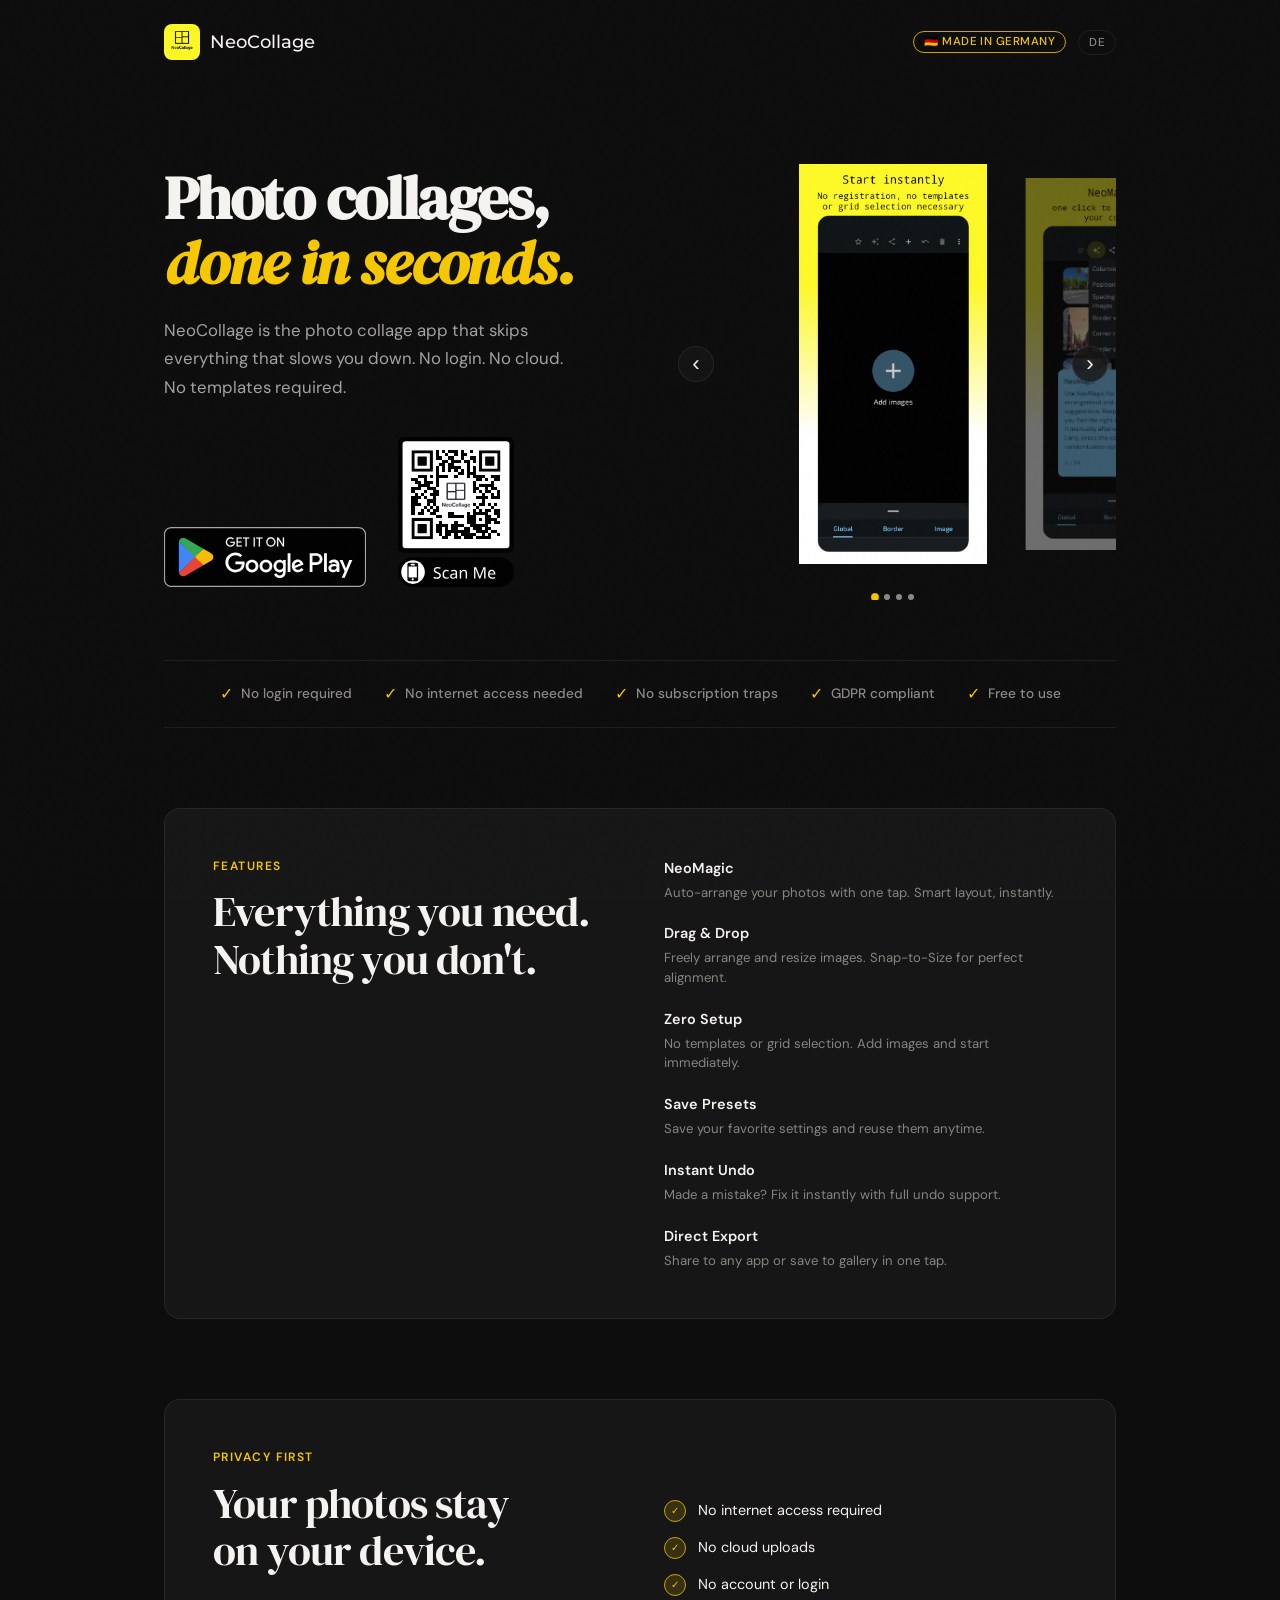
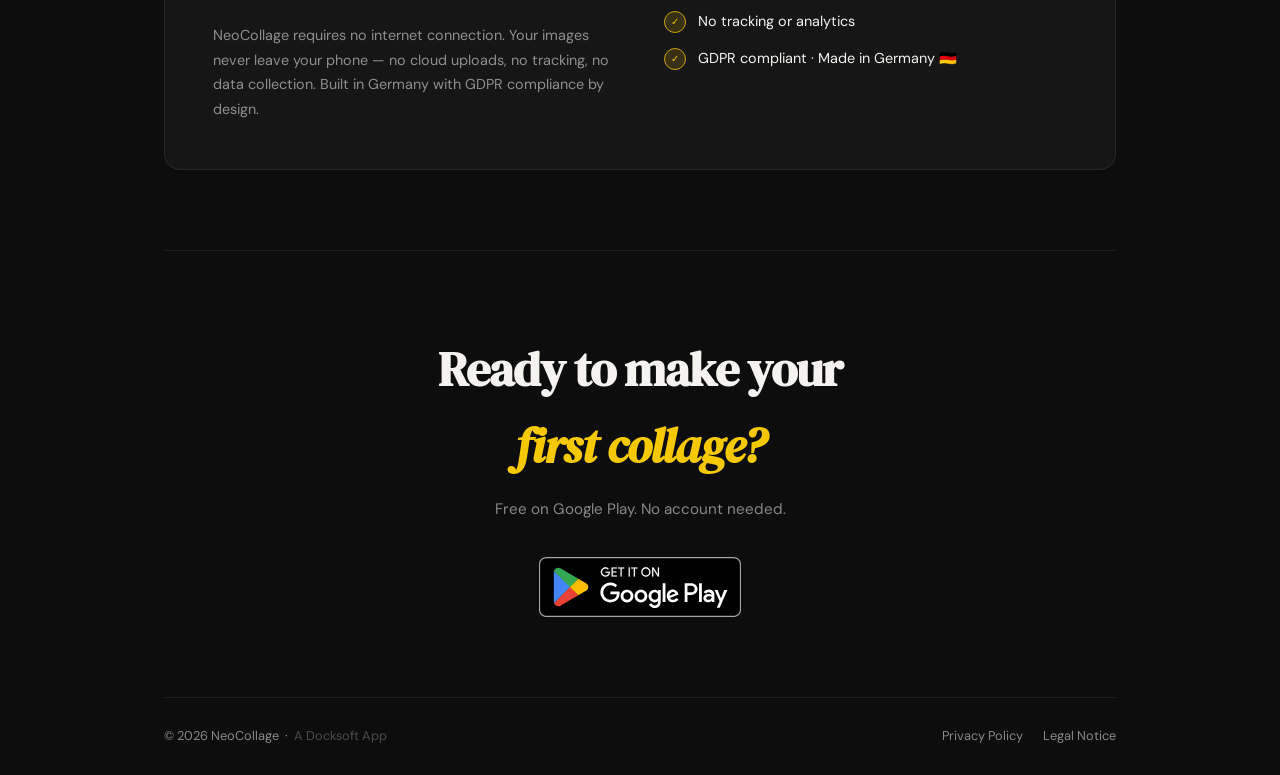
==== index.html @ 2033548e "Mobile: Play Store Button über Headline, Nav-Logo auf Play Store verlinkt" ====
<!DOCTYPE html>
<html lang="en">
<head>
  <meta charset="UTF-8" />
  <meta name="viewport" content="width=device-width, initial-scale=1.0, viewport-fit=cover" />
  <title>NeoCollage – Photo Collage Maker for Android</title>
  <meta name="description" content="NeoCollage is the free photo collage app for Android. No login, no cloud, no templates required. Made in Germany." />
  <meta name="keywords" content="photo collage, collage maker, photo grid, image collage, picture collage, Android, kostenlos, Foto Collage" />

  <!-- Open Graph -->
  <meta property="og:title" content="NeoCollage – Photo Collage Maker" />
  <meta property="og:description" content="Create stunning photo collages in seconds. No login. No cloud. Made in Germany." />
  <meta property="og:image" content="https://neocollage.docksoft.de/assets/og-image.png" />
  <meta property="og:url" content="https://neocollage.docksoft.de" />

  <link rel="icon" href="assets/neocollage-icon.png" />

  <!-- Self-hosted fonts (DSGVO-konform) -->
  <link rel="stylesheet" href="assets/fonts/fonts.css" />
  <!-- Fallback: Google Fonts if self-hosted not available -->
  <link rel="preconnect" href="https://fonts.googleapis.com" />
  <link rel="preconnect" href="https://fonts.gstatic.com" crossorigin />
  <link href="https://fonts.googleapis.com/css2?family=DM+Serif+Display:ital@0;1&family=DM+Sans:wght@300;400;500;600&family=Montserrat:wght@500&display=swap" rel="stylesheet" />

  <style>
    :root {
      --black:       #0d0d0d;
      --white:       #f5f3ef;
      --yellow:      #f5c800;
      --yellow-dim:  #c9a300;
      --gray:        #888;
      --card-bg:     #161616;
      --border:      rgba(255,255,255,0.07);
      --radius:      16px;
    }

    *, *::before, *::after { box-sizing: border-box; margin: 0; padding: 0; }

    html {
     scroll-behavior: smooth;
     -moz-text-size-adjust: 100%;
     -webkit-text-size-adjust: 100%;
     text-size-adjust: 100%;
   }

    body {
      background: var(--black);
      color: var(--white);
      font-family: 'DM Sans', sans-serif;
      font-weight: 400;
      line-height: 1.6;
      overflow-x: hidden;
    }

    /* ── NOISE OVERLAY ── */
    body::before {
      content: '';
      position: fixed;
      inset: 0;
      background-image: url("data:image/svg+xml,%3Csvg viewBox='0 0 256 256' xmlns='http://www.w3.org/2000/svg'%3E%3Cfilter id='noise'%3E%3CfeTurbulence type='fractalNoise' baseFrequency='0.9' numOctaves='4' stitchTiles='stitch'/%3E%3C/filter%3E%3Crect width='100%25' height='100%25' filter='url(%23noise)' opacity='0.04'/%3E%3C/svg%3E");
      pointer-events: none;
      z-index: 999;
      opacity: 0.4;
    }

    /* ── LAYOUT ── */
    .container {
      max-width: 1000px;
      margin: 0 auto;
      padding: 0 24px;
    }

    /* ── NAV ── */
    nav {
      padding: 24px 0;
      display: flex;
      align-items: center;
      justify-content: space-between;
    }

    .nav-brand {
      display: flex;
      align-items: center;
      gap: 10px;
      text-decoration: none;
    }

    .nav-brand img {
      width: 36px;
      height: 36px;
      border-radius: 8px;
    }

    .nav-brand span {
      font-family: 'Montserrat', sans-serif;
      font-size: 1.1rem;
      font-weight: 500;
      color: var(--white);
      letter-spacing: 0;
    }

    .nav-right {
      display: flex;
      align-items: center;
      gap: 12px;
    }

    .nav-badge {
      display: inline-flex;
      align-items: center;
      line-height: 1;
      white-space: nowrap;
      font-size: 0.72rem;
      font-weight: 500;
      color: var(--yellow);
      border: 1px solid var(--yellow-dim);
      padding: 4px 10px;
      border-radius: 100px;
      letter-spacing: 0.04em;
      text-transform: uppercase;
    }

    #lang-toggle {
      font-size: 0.72rem;
      font-weight: 500;
      color: var(--gray);
      border: 1px solid var(--border);
      background: transparent;
      padding: 4px 10px;
      border-radius: 100px;
      letter-spacing: 0.04em;
      text-transform: uppercase;
      cursor: pointer;
      transition: color 0.2s, border-color 0.2s;
      font-family: 'DM Sans', sans-serif;
    }

    @media (hover: hover) {
      #lang-toggle:hover {
        color: var(--white);
        border-color: rgba(255,255,255,0.2);
      }
    }

    /* ── HERO ── */
    .hero {
      padding: 80px 0 60px;
      display: grid;
      grid-template-columns: 1fr 1fr;
      gap: 60px;
      align-items: center;
    }

    @media (max-width: 700px) {
      .hero { grid-template-columns: 1fr; gap: 40px; padding: 48px 0 40px; }
      .hero-visual { order: -1; }
      .hero-copy { display: flex; flex-direction: column; }
      .hero-copy h1 { order: 2; margin-top: 16px; }
      .hero-copy .hero-sub { order: 3; margin-bottom: 0; }
      .hero-copy .cta-wrap { order: 1; }
    }


    h1 {
      font-family: 'DM Serif Display', serif;
      font-size: clamp(2.6rem, 5vw, 3.8rem);
      line-height: 1.08;
      letter-spacing: -0.02em;
      margin-bottom: 20px;
    }

    h1 em {
      font-style: italic;
      color: var(--yellow);
    }

    .hero-sub {
      font-size: 1.05rem;
      color: rgba(245,243,239,0.65);
      max-width: 420px;
      margin-bottom: 36px;
      line-height: 1.7;
    }

    /* ── CTA BUTTON ── */
    .cta-wrap {
      display: flex;
      flex-direction: column;
      gap: 12px;
      align-items: flex-start;
    }

    .btn-primary {
      display: inline-flex;
      align-items: center;
      gap: 10px;
      background: var(--yellow);
      color: var(--black);
      font-family: 'DM Sans', sans-serif;
      font-weight: 600;
      font-size: 0.95rem;
      padding: 14px 26px;
      border-radius: 100px;
      text-decoration: none;
      transition: transform 0.2s, box-shadow 0.2s;
      box-shadow: 0 0 0 0 rgba(245,200,0,0.4);
    }

    @media (hover: hover) {
      .btn-primary:hover {
        transform: translateY(-2px);
        box-shadow: 0 8px 32px rgba(245,200,0,0.25);
      }
    }

    .btn-primary svg { width: 20px; height: 20px; }

    .play-badge { display: inline-block; transition: transform 0.2s, opacity 0.2s; }
    @media (hover: hover) { .play-badge:hover { transform: translateY(-2px); opacity: 0.88; } }
    .play-badge img { height: 60px; display: block; }

    .badge-qr-wrap { display: flex; flex-direction: row; align-items: flex-end; gap: 32px; }
    .qr-code { width: 116px; height: 150px; border-radius: 6px; }
    @media (max-width: 600px) { .qr-code { display: none; } }

    .ios-note {
      font-size: 0.78rem;
      color: var(--gray);
    }

    /* ── HERO VISUAL ── */
    .hero-visual {
      position: relative;
      overflow: hidden;
    }

    /* ── TRUST STRIP ── */
    .trust-strip {
      border-top: 1px solid var(--border);
      border-bottom: 1px solid var(--border);
      padding: 20px 0;
      display: flex;
      gap: 32px;
      flex-wrap: wrap;
      justify-content: center;
      margin-bottom: 80px;
    }

    .trust-item {
      display: flex;
      align-items: center;
      gap: 8px;
      font-size: 0.85rem;
      color: rgba(245,243,239,0.55);
      font-weight: 500;
    }

    .trust-item span.icon { color: var(--yellow); font-size: 1rem; }

    /* ── FEATURES ── */
    .section-label {
      font-size: 0.75rem;
      font-weight: 600;
      letter-spacing: 0.12em;
      text-transform: uppercase;
      color: var(--yellow);
      margin-bottom: 12px;
    }

    .section-title {
      font-family: 'DM Serif Display', serif;
      font-size: clamp(1.8rem, 3.5vw, 2.6rem);
      font-weight: normal;
      letter-spacing: -0.02em;
      line-height: 1.15;
      margin-bottom: 48px;
    }

    .features-block {
      background: var(--card-bg);
      border: 1px solid var(--border);
      border-radius: var(--radius);
      padding: 48px;
      display: grid;
      grid-template-columns: 1fr 1fr;
      gap: 48px;
      align-items: start;
      margin-bottom: 80px;
    }

    @media (max-width: 700px) {
      .features-block { grid-template-columns: 1fr; padding: 32px 24px; }
    }

    .features-list {
      display: flex;
      flex-direction: column;
      gap: 20px;
    }

    .feature-item {
      display: flex;
      flex-direction: column;
      gap: 3px;
    }

    .feature-item strong {
      font-size: 0.9rem;
      font-weight: 600;
      color: var(--white);
    }

    .feature-item span {
      font-size: 0.82rem;
      color: rgba(245,243,239,0.5);
      line-height: 1.5;
    }

    /* ── PRIVACY BLOCK ── */
    .privacy-block {
      background: var(--card-bg);
      border: 1px solid var(--border);
      border-radius: var(--radius);
      padding: 48px;
      display: grid;
      grid-template-columns: 1fr 1fr;
      gap: 48px;
      align-items: center;
      margin-bottom: 80px;
    }

    @media (max-width: 700px) {
      .privacy-block { grid-template-columns: 1fr; padding: 32px 24px; }
    }


    .privacy-block p {
      font-size: 0.9rem;
      color: rgba(245,243,239,0.55);
      line-height: 1.7;
    }

    .privacy-checks {
      display: flex;
      flex-direction: column;
      gap: 14px;
    }

    .check-item {
      display: flex;
      align-items: flex-start;
      gap: 12px;
      font-size: 0.9rem;
    }

    .check-mark {
      width: 22px;
      height: 22px;
      background: rgba(245,200,0,0.15);
      border: 1px solid var(--yellow-dim);
      border-radius: 50%;
      display: flex;
      align-items: center;
      justify-content: center;
      flex-shrink: 0;
      font-size: 0.65rem;
      color: var(--yellow);
      margin-top: 1px;
    }

    /* ── CAROUSEL ── */
    .carousel {
      position: relative;
      overflow: hidden;
      -webkit-user-select: none;
      user-select: none;
      padding-bottom: 36px;
    }

    .carousel-track {
      display: flex;
      gap: 20px;
      transition: transform 0.4s ease;
      will-change: transform;
    }

    .carousel-slide {
      flex-shrink: 0;
      width: 200px;
      height: 400px;
      opacity: 0.4;
      transform: scale(0.93);
      transition: opacity 0.4s, transform 0.4s;
      will-change: transform, opacity;
    }

    .carousel-slide.active {
      opacity: 1;
      transform: scale(1);
    }

    .carousel-slide img {
      width: 100%;
      height: 100%;
      object-fit: contain;
      border-radius: 6px;
      display: block;
    }

    .carousel-btn {
      position: absolute;
      top: calc(50% - 18px);
      transform: translateY(-50%);
      background: rgba(22,22,22,0.8);
      border: 1px solid var(--border);
      color: var(--white);
      font-size: 1.4rem;
      width: 36px;
      height: 36px;
      border-radius: 50%;
      cursor: pointer;
      display: flex;
      align-items: center;
      justify-content: center;
      transition: background 0.2s;
      z-index: 2;
      line-height: 1;
    }

    @media (hover: hover) { .carousel-btn:hover { background: rgba(40,40,40,0.95); } }
    .carousel-btn.prev { left: 8px; }
    .carousel-btn.next { right: 8px; }

    .carousel-dots {
      position: absolute;
      bottom: 0;
      left: 50%;
      transform: translateX(-50%);
      display: flex;
      gap: 6px;
    }

    .dot {
      width: 6px;
      height: 6px;
      border-radius: 50%;
      background: var(--gray);
      cursor: pointer;
      transition: background 0.2s, transform 0.2s;
      will-change: transform;
    }

    .dot.active {
      background: var(--yellow);
      transform: scale(1.3);
    }

    /* ── FINAL CTA ── */
    .final-cta {
      text-align: center;
      padding: 80px 0;
      border-top: 1px solid var(--border);
    }

    .final-cta h2 {
      font-family: 'DM Serif Display', serif;
      font-size: clamp(2rem, 4vw, 3rem);
      letter-spacing: -0.02em;
      margin-bottom: 12px;
    }

    .final-cta p {
      color: var(--gray);
      margin-bottom: 36px;
      font-size: 0.95rem;
    }

    .final-cta .cta-wrap { align-items: center; }

    /* ── FOOTER ── */
    footer {
      border-top: 1px solid var(--border);
      padding: 28px 0;
      display: flex;
      align-items: center;
      justify-content: space-between;
      flex-wrap: wrap;
      gap: 12px;
    }

    footer p {
      font-size: 0.8rem;
      color: var(--gray);
    }

    footer a {
      color: var(--gray);
      text-decoration: none;
      font-size: 0.8rem;
      transition: color 0.2s;
    }

    @media (hover: hover) { footer a:hover { color: var(--white); } }

    .footer-links { display: flex; gap: 20px; }

    /* ── ANIMATIONS ── */
    @keyframes fadeUp {
      from { opacity: 0; transform: translateY(24px); }
      to   { opacity: 1; transform: translateY(0); }
    }

    .hero-copy > * {
      animation: fadeUp 0.6s ease both;
    }
    .hero-copy > *:nth-child(1) { animation-delay: 0.05s; }
    .hero-copy > *:nth-child(2) { animation-delay: 0.15s; }
    .hero-copy > *:nth-child(3) { animation-delay: 0.25s; }
    .hero-copy > *:nth-child(4) { animation-delay: 0.35s; }

    @media (prefers-reduced-motion: reduce) {
      html { scroll-behavior: auto; }
      .hero-copy > * { animation: none; }
      .carousel-track { transition: none; }
    }

  </style>
</head>
<body>

  <!-- NAV -->
  <div class="container">
    <nav>
      <a class="nav-brand" href="https://play.google.com/store/apps/details?id=com.docksoft.neocollage" target="_blank" rel="noopener">
        <img src="assets/neocollage-icon.png" alt="NeoCollage Icon" onerror="this.style.display='none'" />
        <span>NeoCollage</span>
      </a>
      <div class="nav-right">
        <span class="nav-badge">&#127465;&#127466; Made in Germany</span>
        <button id="lang-toggle">DE</button>
      </div>
    </nav>
  </div>

  <!-- HERO -->
  <div class="container">
    <section class="hero">
      <div class="hero-copy">
<h1 data-en="Photo collages,&lt;br&gt;&lt;em&gt;done in seconds.&lt;/em&gt;"
            data-de="Fotocollagen,&lt;br&gt;&lt;em&gt;in Sekunden fertig.&lt;/em&gt;">Photo collages,<br><em>done in seconds.</em></h1>
        <p class="hero-sub"
           data-en="NeoCollage is the photo collage app that skips everything that slows you down. No login. No cloud. No templates required."
           data-de="NeoCollage ist die Foto-Collage-App, die alles weglässt, was dich bremst. Kein Login. Keine Cloud. Keine Vorlagen nötig.">
          NeoCollage is the photo collage app that skips everything that slows you down.
          No login. No cloud. No templates required.
        </p>
        <div class="cta-wrap">
          <div class="badge-qr-wrap">
            <a class="play-badge" href="https://play.google.com/store/apps/details?id=com.docksoft.neocollage" id="download-btn" target="_blank" rel="noopener">
              <img src="assets/en/google-play-badge.svg"
                   data-en="assets/en/google-play-badge.svg"
                   data-de="assets/de/google-play-badge.svg"
                   alt="Get it on Google Play" />
            </a>
            <img src="assets/qr-code.svg" alt="QR Code" class="qr-code" />
          </div>
          <span class="ios-note" id="platform-note"></span>
        </div>
      </div>

      <div class="hero-visual">
        <div class="carousel" id="carousel">
          <div class="carousel-track" id="carousel-track">
            <div class="carousel-slide active">
              <img src="assets/en/screenshot-1.png"
                   data-en="assets/en/screenshot-1.png"
                   data-de="assets/de/screenshot-1.png"
                   alt="NeoCollage Screenshot 1" />
            </div>
            <div class="carousel-slide">
              <img src="assets/en/screenshot-2.png"
                   data-en="assets/en/screenshot-2.png"
                   data-de="assets/de/screenshot-2.png"
                   alt="NeoCollage Screenshot 2" />
            </div>
            <div class="carousel-slide">
              <img src="assets/en/screenshot-3.png"
                   data-en="assets/en/screenshot-3.png"
                   data-de="assets/de/screenshot-3.png"
                   alt="NeoCollage Screenshot 3" />
            </div>
            <div class="carousel-slide">
              <img src="assets/en/screenshot-4.png"
                   data-en="assets/en/screenshot-4.png"
                   data-de="assets/de/screenshot-4.png"
                   alt="NeoCollage Screenshot 4" />
            </div>
          </div>
          <button class="carousel-btn prev" id="carousel-prev">&#8249;</button>
          <button class="carousel-btn next" id="carousel-next">&#8250;</button>
          <div class="carousel-dots" id="carousel-dots">
            <span class="dot active"></span>
            <span class="dot"></span>
            <span class="dot"></span>
            <span class="dot"></span>
          </div>
        </div>
      </div>
    </section>
  </div>

  <!-- TRUST STRIP -->
  <div class="container">
    <div class="trust-strip">
      <div class="trust-item">
        <span class="icon">&#10003;</span>
        <span data-en="No login required" data-de="Kein Login nötig">No login required</span>
      </div>
      <div class="trust-item">
        <span class="icon">&#10003;</span>
        <span data-en="No internet access needed" data-de="Kein Internet benötigt">No internet access needed</span>
      </div>
      <div class="trust-item">
        <span class="icon">&#10003;</span>
        <span data-en="No subscription traps" data-de="Keine Abo-Fallen">No subscription traps</span>
      </div>
      <div class="trust-item">
        <span class="icon">&#10003;</span>
        <span data-en="GDPR compliant" data-de="DSGVO-konform">GDPR compliant</span>
      </div>
      <div class="trust-item">
        <span class="icon">&#10003;</span>
        <span data-en="Free to use" data-de="Kostenlos nutzbar">Free to use</span>
      </div>
    </div>
  </div>

  <!-- FEATURES -->
  <div class="container">
    <div class="features-block">
      <div>
        <div class="section-label"
             data-en="Features"
             data-de="Features">Features</div>
        <div class="section-title"
             data-en="Everything you need.&lt;br /&gt;Nothing you don&#39;t."
             data-de="Alles, was du brauchst.&lt;br /&gt;Nichts, was du nicht brauchst.">Everything you need.<br />Nothing you don't.</div>
      </div>
      <div class="features-list">
        <div class="feature-item">
          <strong data-en="NeoMagic" data-de="NeoMagic">NeoMagic</strong>
          <span data-en="Auto-arrange your photos with one tap. Smart layout, instantly."
                data-de="Fotos mit einem Tippen automatisch anordnen. Smartes Layout, sofort.">Auto-arrange your photos with one tap. Smart layout, instantly.</span>
        </div>
        <div class="feature-item">
          <strong data-en="Drag &amp; Drop" data-de="Drag &amp; Drop">Drag &amp; Drop</strong>
          <span data-en="Freely arrange and resize images. Snap-to-Size for perfect alignment."
                data-de="Bilder frei anordnen und skalieren. Einrasten für perfekte Ausrichtung.">Freely arrange and resize images. Snap-to-Size for perfect alignment.</span>
        </div>
        <div class="feature-item">
          <strong data-en="Zero Setup" data-de="Sofort loslegen">Zero Setup</strong>
          <span data-en="No templates or grid selection. Add images and start immediately."
                data-de="Keine Vorlagen, keine Rasterauswahl. Einfach Bilder hinzufügen und loslegen.">No templates or grid selection. Add images and start immediately.</span>
        </div>
        <div class="feature-item">
          <strong data-en="Save Presets" data-de="Einstellungen speichern">Save Presets</strong>
          <span data-en="Save your favorite settings and reuse them anytime."
                data-de="Lieblings-Einstellungen speichern und jederzeit wiederverwenden.">Save your favorite settings and reuse them anytime.</span>
        </div>
        <div class="feature-item">
          <strong data-en="Instant Undo" data-de="Sofort rückgängig">Instant Undo</strong>
          <span data-en="Made a mistake? Fix it instantly with full undo support."
                data-de="Fehler gemacht? Sofort rückgängig machen mit vollem Undo-Support.">Made a mistake? Fix it instantly with full undo support.</span>
        </div>
        <div class="feature-item">
          <strong data-en="Direct Export" data-de="Direkter Export">Direct Export</strong>
          <span data-en="Share to any app or save to gallery in one tap."
                data-de="Mit einem Tippen teilen oder in der Galerie speichern.">Share to any app or save to gallery in one tap.</span>
        </div>
      </div>
    </div>
  </div>

  <!-- PRIVACY -->
  <div class="container">
    <div class="privacy-block">
      <div>
        <div class="section-label"
             data-en="Privacy First"
             data-de="Datenschutz zuerst">Privacy First</div>
        <div class="section-title" data-en="Your photos stay&lt;br /&gt;on your device."
            data-de="Deine Fotos bleiben&lt;br /&gt;auf deinem Gerät.">Your photos stay<br />on your device.</div>
        <p data-en="NeoCollage requires no internet connection. Your images never leave your phone — no cloud uploads, no tracking, no data collection. Built in Germany with GDPR compliance by design."
           data-de="NeoCollage benötigt keine Internetverbindung. Deine Bilder verlassen dein Handy nie — keine Cloud-Uploads, kein Tracking, keine Datenerfassung. Made in Germany, DSGVO-konform von Anfang an.">NeoCollage requires no internet connection. Your images never leave your phone — no cloud uploads, no tracking, no data collection. Built in Germany with GDPR compliance by design.</p>
      </div>
      <div class="privacy-checks">
        <div class="check-item">
          <div class="check-mark">&#10003;</div>
          <span data-en="No internet access required" data-de="Kein Internet benötigt">No internet access required</span>
        </div>
        <div class="check-item">
          <div class="check-mark">&#10003;</div>
          <span data-en="No cloud uploads" data-de="Keine Cloud-Uploads">No cloud uploads</span>
        </div>
        <div class="check-item">
          <div class="check-mark">&#10003;</div>
          <span data-en="No account or login" data-de="Kein Account, kein Login">No account or login</span>
        </div>
        <div class="check-item">
          <div class="check-mark">&#10003;</div>
          <span data-en="No tracking or analytics" data-de="Kein Tracking, keine Analysen">No tracking or analytics</span>
        </div>
        <div class="check-item">
          <div class="check-mark">&#10003;</div>
          <span data-en="GDPR compliant · Made in Germany &#127465;&#127466;" data-de="DSGVO-konform · Made in Germany &#127465;&#127466;">GDPR compliant · Made in Germany &#127465;&#127466;</span>
        </div>
      </div>
    </div>
  </div>

  <!-- FINAL CTA -->
  <div class="container">
    <div class="final-cta">
      <h2 data-en="Ready to make your&lt;br /&gt;&lt;em style='font-family:DM Serif Display,serif; color:var(--yellow); font-style:italic;'&gt;first collage?&lt;/em&gt;"
          data-de="Bereit für deine&lt;br /&gt;&lt;em style='font-family:DM Serif Display,serif; color:var(--yellow); font-style:italic;'&gt;erste Collage?&lt;/em&gt;">Ready to make your<br /><em style="font-family:'DM Serif Display',serif; color:var(--yellow); font-style:italic;">first collage?</em></h2>
      <p data-en="Free on Google Play. No account needed."
         data-de="Kostenlos bei Google Play:">Free on Google Play:</p>
      <div class="cta-wrap">
        <a class="play-badge" href="https://play.google.com/store/apps/details?id=com.docksoft.neocollage" target="_blank" rel="noopener">
          <img src="assets/en/google-play-badge.svg"
               data-en="assets/en/google-play-badge.svg"
               data-de="assets/de/google-play-badge.svg"
               alt="Get it on Google Play" />
        </a>
      </div>
    </div>
  </div>

  <!-- FOOTER -->
  <div class="container">
    <footer>
      <p>&#169; 2026 NeoCollage &nbsp;&#183;&nbsp; <span style="opacity:0.5">A Docksoft App</span></p>
      <div class="footer-links">
        <a href="https://sites.google.com/view/neoc-policy/privacy_policy" target="_blank" rel="noopener"
           data-en="Privacy Policy" data-de="Datenschutz">Privacy Policy</a>
        <a href="impressum.html"
           data-en="Legal Notice" data-de="Impressum">Legal Notice</a>

      </div>
    </footer>
  </div>

  <script>
    // ── LANGUAGE ──
    var savedLang = localStorage.getItem('lang') || 'en';
    setLang(savedLang);

    function setLang(lang) {
      document.documentElement.lang = lang;
      localStorage.setItem('lang', lang);
      document.getElementById('lang-toggle').textContent = lang === 'en' ? 'DE' : 'EN';

      document.querySelectorAll('[data-en]').forEach(function(el) {
        if (el.tagName === 'IMG') {
          el.src = el.dataset[lang];
        } else {
          el.innerHTML = el.dataset[lang];
        }
      });

    }

    document.getElementById('lang-toggle').addEventListener('click', function() {
      setLang(document.documentElement.lang === 'en' ? 'de' : 'en');
    });

    // ── DEVICE DETECTION ──
    var isIOS = /iPad|iPhone|iPod/.test(navigator.userAgent);
    var isAndroid = /Android/.test(navigator.userAgent);
    var note = document.getElementById('platform-note');
    var dlBtn = document.getElementById('download-btn');

    if (isIOS) {
      dlBtn.style.opacity = '0.4';
      dlBtn.style.pointerEvents = 'none';
      note.textContent = 'Android only · iOS version not available yet';
    }

    // ── CAROUSEL ──
    var track = document.getElementById('carousel-track');
    var dots = document.querySelectorAll('#carousel-dots .dot');
    var carouselEl = document.getElementById('carousel');
    var current = 0;
    var autoInterval = setInterval(autoAdvance, 3000);

    function showSlide(n) {
      current = ((n % 4) + 4) % 4;

      document.querySelectorAll('.carousel-slide').forEach(function(s, i) {
        s.classList.toggle('active', i === current);
      });

      var containerWidth = carouselEl.offsetWidth;
      var slideWidth = 220; // 200px + 20px gap
      var offset = (containerWidth / 2) - 100 - current * slideWidth;
      track.style.transform = 'translateX(' + offset + 'px)';

      dots.forEach(function(d, i) { d.classList.toggle('active', i === current); });
    }

    showSlide(0);

    window.addEventListener('resize', function() { showSlide(current); });

    function autoAdvance() { showSlide(current + 1); }

    document.getElementById('carousel-prev').addEventListener('click', function() {
      clearInterval(autoInterval);
      showSlide(current - 1);
      autoInterval = setInterval(autoAdvance, 3000);
    });

    document.getElementById('carousel-next').addEventListener('click', function() {
      clearInterval(autoInterval);
      showSlide(current + 1);
      autoInterval = setInterval(autoAdvance, 3000);
    });

    dots.forEach(function(dot, i) {
      dot.addEventListener('click', function() {
        clearInterval(autoInterval);
        showSlide(i);
        autoInterval = setInterval(autoAdvance, 3000);
      });
    });

    carouselEl.addEventListener('mouseenter', function() { clearInterval(autoInterval); });
    carouselEl.addEventListener('mouseleave', function() {
      autoInterval = setInterval(autoAdvance, 3000);
    });

    // Touch swipe
    var touchStartX = 0;
    carouselEl.addEventListener('touchstart', function(e) {
      touchStartX = e.touches[0].clientX;
    }, { passive: true });
    carouselEl.addEventListener('touchend', function(e) {
      var delta = touchStartX - e.changedTouches[0].clientX;
      if (Math.abs(delta) > 50) {
        clearInterval(autoInterval);
        showSlide(delta > 0 ? current + 1 : current - 1);
        autoInterval = setInterval(autoAdvance, 3000);
      }
    });
  </script>

</body>
</html>
---- assets/fonts/fonts.css ----
/* DM Sans – latin-ext (weights 300–600) */
@font-face {
  font-family: 'DM Sans';
  font-style: normal;
  font-weight: 300 600;
  font-display: swap;
  src: url(dm-sans-latin-ext.woff2) format('woff2');
  unicode-range: U+0100-02BA, U+02BD-02C5, U+02C7-02CC, U+02CE-02D7, U+02DD-02FF, U+0304, U+0308, U+0329, U+1D00-1DBF, U+1E00-1E9F, U+1EF2-1EFF, U+2020, U+20A0-20AB, U+20AD-20C0, U+2113, U+2C60-2C7F, U+A720-A7FF;
}
/* DM Sans – latin (weights 300–600) */
@font-face {
  font-family: 'DM Sans';
  font-style: normal;
  font-weight: 300 600;
  font-display: swap;
  src: url(dm-sans-latin.woff2) format('woff2');
  unicode-range: U+0000-00FF, U+0131, U+0152-0153, U+02BB-02BC, U+02C6, U+02DA, U+02DC, U+0304, U+0308, U+0329, U+2000-206F, U+20AC, U+2122, U+2191, U+2193, U+2212, U+2215, U+FEFF, U+FFFD;
}
/* DM Serif Display – normal, latin-ext */
@font-face {
  font-family: 'DM Serif Display';
  font-style: normal;
  font-weight: 400;
  font-display: swap;
  src: url(dm-serif-display-latin-ext.woff2) format('woff2');
  unicode-range: U+0100-02BA, U+02BD-02C5, U+02C7-02CC, U+02CE-02D7, U+02DD-02FF, U+0304, U+0308, U+0329, U+1D00-1DBF, U+1E00-1E9F, U+1EF2-1EFF, U+2020, U+20A0-20AB, U+20AD-20C0, U+2113, U+2C60-2C7F, U+A720-A7FF;
}
/* DM Serif Display – normal, latin */
@font-face {
  font-family: 'DM Serif Display';
  font-style: normal;
  font-weight: 400;
  font-display: swap;
  src: url(dm-serif-display-latin.woff2) format('woff2');
  unicode-range: U+0000-00FF, U+0131, U+0152-0153, U+02BB-02BC, U+02C6, U+02DA, U+02DC, U+0304, U+0308, U+0329, U+2000-206F, U+20AC, U+2122, U+2191, U+2193, U+2212, U+2215, U+FEFF, U+FFFD;
}
/* DM Serif Display – italic, latin-ext */
@font-face {
  font-family: 'DM Serif Display';
  font-style: italic;
  font-weight: 400;
  font-display: swap;
  src: url(dm-serif-display-italic-latin-ext.woff2) format('woff2');
  unicode-range: U+0100-02BA, U+02BD-02C5, U+02C7-02CC, U+02CE-02D7, U+02DD-02FF, U+0304, U+0308, U+0329, U+1D00-1DBF, U+1E00-1E9F, U+1EF2-1EFF, U+2020, U+20A0-20AB, U+20AD-20C0, U+2113, U+2C60-2C7F, U+A720-A7FF;
}
/* DM Serif Display – italic, latin */
@font-face {
  font-family: 'DM Serif Display';
  font-style: italic;
  font-weight: 400;
  font-display: swap;
  src: url(dm-serif-display-italic-latin.woff2) format('woff2');
  unicode-range: U+0000-00FF, U+0131, U+0152-0153, U+02BB-02BC, U+02C6, U+02DA, U+02DC, U+0304, U+0308, U+0329, U+2000-206F, U+20AC, U+2122, U+2191, U+2193, U+2212, U+2215, U+FEFF, U+FFFD;
}
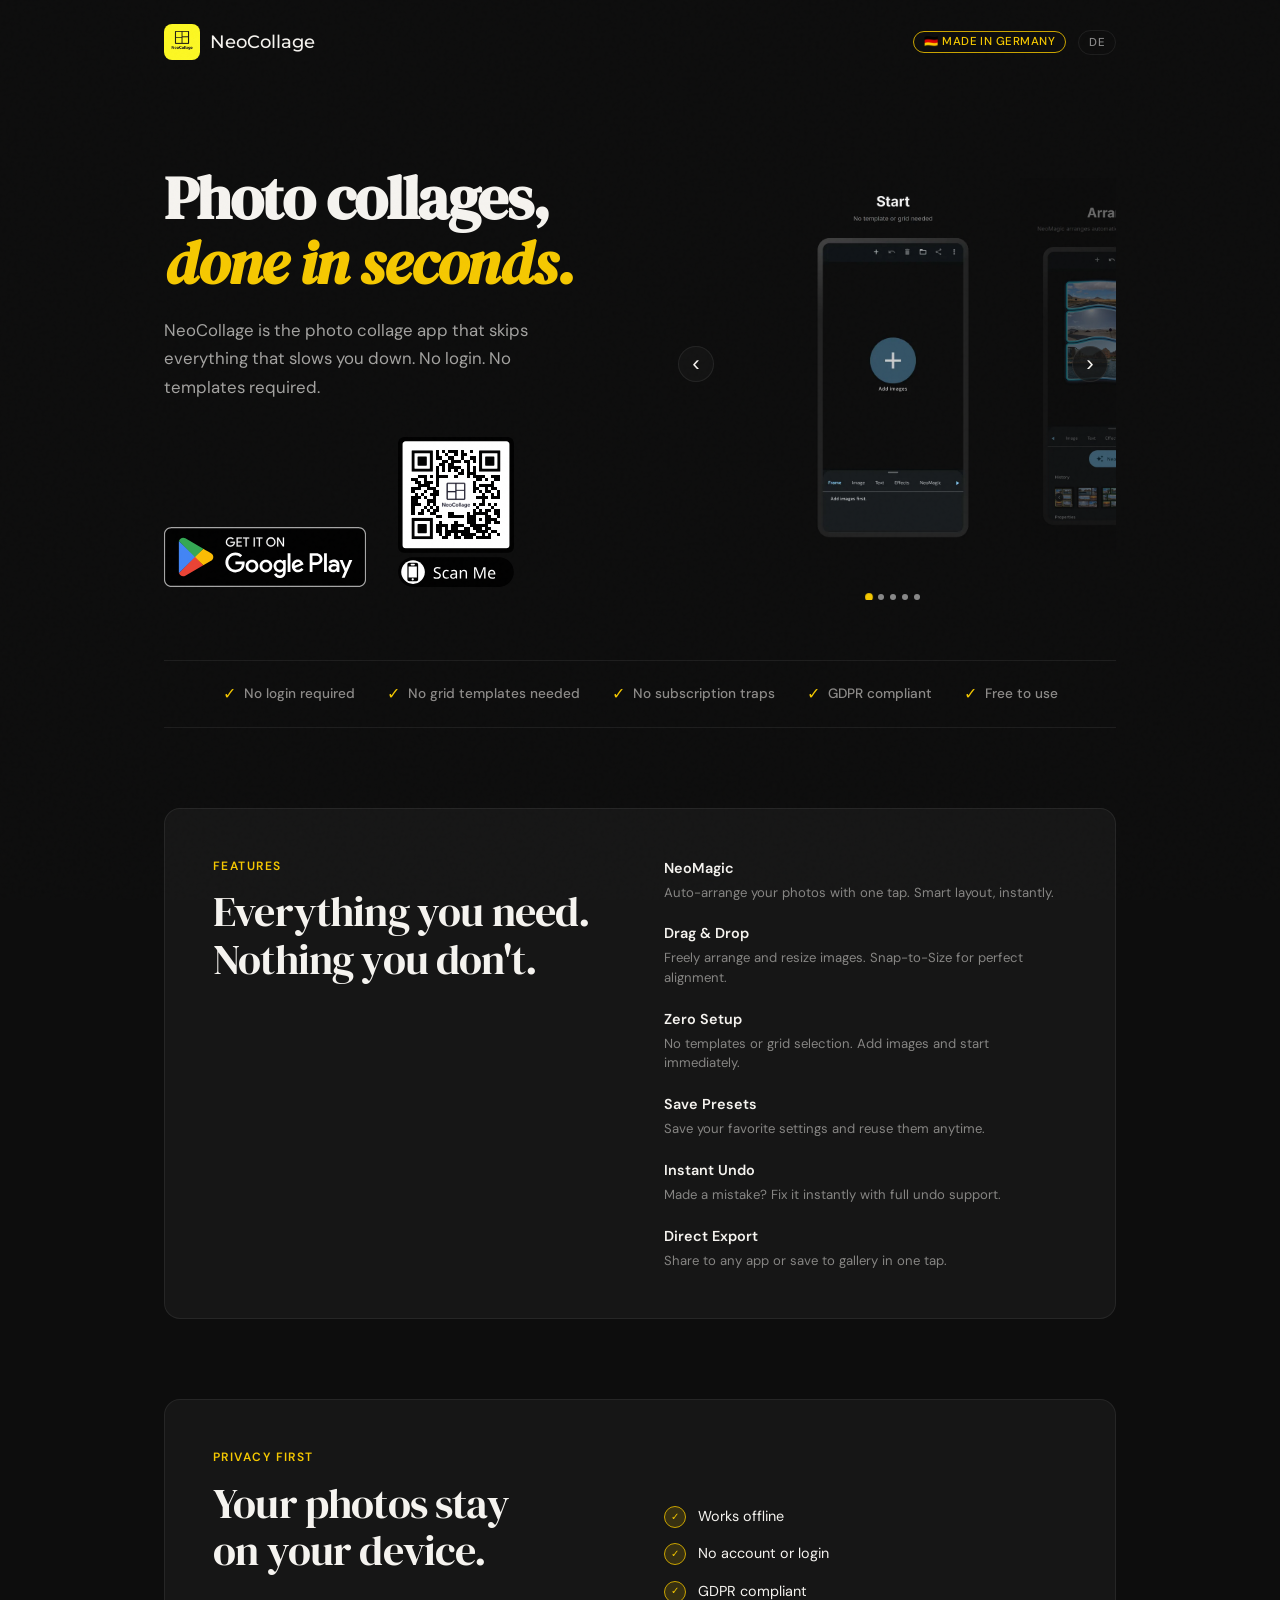
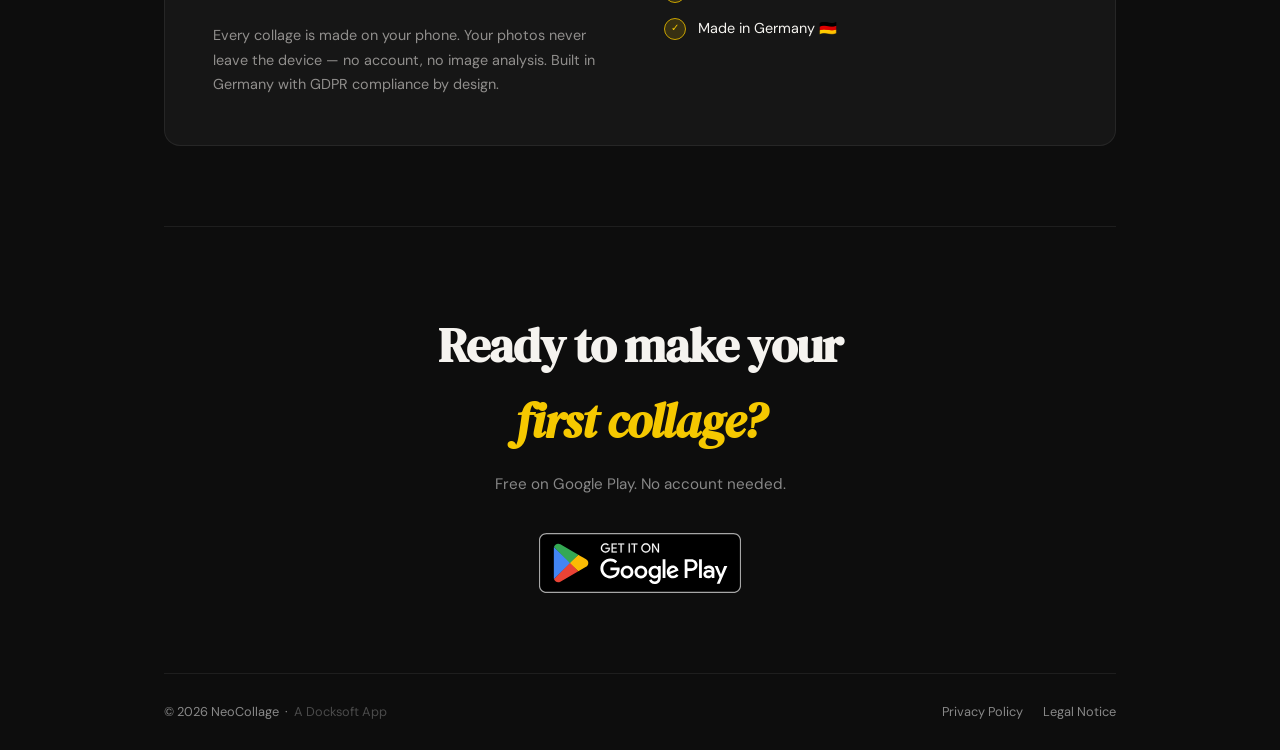
==== commit 532298f2: "Screenshots erneuert, Viewer ergänzt, Datenschutz-Aussagen berichtigt - Fünf aktuelle Screenshots je" ====
--- a/index.html
+++ b/index.html
@@ -4,12 +4,12 @@
   <meta charset="UTF-8" />
   <meta name="viewport" content="width=device-width, initial-scale=1.0, viewport-fit=cover" />
   <title>NeoCollage – Photo Collage Maker for Android</title>
-  <meta name="description" content="NeoCollage is the free photo collage app for Android. No login, no cloud, no templates required. Made in Germany." />
+  <meta name="description" content="NeoCollage is the free photo collage app for Android. No login, no templates required. Made in Germany." />
   <meta name="keywords" content="photo collage, collage maker, photo grid, image collage, picture collage, Android, kostenlos, Foto Collage" />
 
   <!-- Open Graph -->
   <meta property="og:title" content="NeoCollage – Photo Collage Maker" />
-  <meta property="og:description" content="Create stunning photo collages in seconds. No login. No cloud. Made in Germany." />
+  <meta property="og:description" content="Create stunning photo collages in seconds. No login. Made in Germany." />
   <meta property="og:image" content="https://neocollage.docksoft.de/assets/og-image.png" />
   <meta property="og:url" content="https://neocollage.docksoft.de" />
 
@@ -229,6 +229,8 @@
     }
 
     /* ── HERO VISUAL ── */
+    /* overflow: hidden begrenzt das Rondell auf die Spalte - ohne das drueckt
+       die 1080 px breite Bildreihe die Grid-Spalte auseinander. */
     .hero-visual {
       position: relative;
       overflow: hidden;
@@ -394,18 +396,18 @@
       will-change: transform, opacity;
     }
 
-    .carousel-slide.active {
-      opacity: 1;
-      transform: scale(1);
-    }
+    .carousel-slide.active { opacity: 1; transform: scale(1); }
 
     .carousel-slide img {
       width: 100%;
       height: 100%;
       object-fit: contain;
-      border-radius: 6px;
       display: block;
     }
+
+    /* Nur das vordere Bild ist anklickbar - die seitlichen sind angeschnitten
+       und halb durchsichtig, ein Klick dorthin waere ein Fehlgriff. */
+    .carousel-slide.active img { cursor: zoom-in; }
 
     .carousel-btn {
       position: absolute;
@@ -450,9 +452,86 @@
       will-change: transform;
     }
 
-    .dot.active {
-      background: var(--yellow);
-      transform: scale(1.3);
+    .dot.active { background: var(--yellow); transform: scale(1.3); }
+
+    /* ── VIEWER ── */
+    /* Sichtbar, sobald das hidden-Attribut faellt. Die Einblendung ist eine
+       Animation, die von selbst anlaeuft - eine per requestAnimationFrame
+       nachgereichte Klasse hielt den Viewer sonst unsichtbar ueber der Seite,
+       wenn der Frame ausblieb. */
+    .viewer {
+      position: fixed;
+      inset: 0;
+      z-index: 1000;
+      background: rgba(6,6,6,0.94);
+      display: flex;
+      align-items: center;
+      justify-content: center;
+      animation: viewer-auf 0.25s ease;
+    }
+
+    /* display: flex oben schlaegt das Browser-Stylesheet [hidden]{display:none} -
+       Autorenregeln gewinnen dagegen immer. Ohne diese Zeile steht der Viewer
+       schon beim Laden der Seite offen und leer da. */
+    .viewer[hidden] { display: none; }
+
+    @keyframes viewer-auf { from { opacity: 0; } to { opacity: 1; } }
+
+    .viewer img {
+      max-width: min(92vw, 460px);
+      max-height: 84vh;
+      width: auto;
+      height: auto;
+      display: block;
+      border-radius: 8px;
+    }
+
+    .viewer-btn {
+      position: absolute;
+      background: rgba(22,22,22,0.8);
+      border: 1px solid var(--border);
+      color: var(--white);
+      border-radius: 50%;
+      cursor: pointer;
+      display: flex;
+      align-items: center;
+      justify-content: center;
+      line-height: 1;
+      transition: background 0.2s;
+    }
+
+    @media (hover: hover) { .viewer-btn:hover { background: rgba(40,40,40,0.95); } }
+
+    .viewer-btn.prev, .viewer-btn.next {
+      top: 50%;
+      transform: translateY(-50%);
+      width: 44px;
+      height: 44px;
+      font-size: 1.6rem;
+    }
+
+    .viewer-btn.prev { left: max(12px, calc(50vw - 300px)); }
+    .viewer-btn.next { right: max(12px, calc(50vw - 300px)); }
+
+    .viewer-btn.close {
+      top: 20px;
+      right: 20px;
+      width: 40px;
+      height: 40px;
+      font-size: 1.2rem;
+    }
+
+    .viewer-dots {
+      position: absolute;
+      bottom: 24px;
+      left: 50%;
+      transform: translateX(-50%);
+      display: flex;
+      gap: 8px;
+    }
+
+    @media (prefers-reduced-motion: reduce) {
+      .viewer { animation: none; }
     }
 
     /* ── FINAL CTA ── */
@@ -549,10 +628,10 @@
 <h1 data-en="Photo collages,&lt;br&gt;&lt;em&gt;done in seconds.&lt;/em&gt;"
             data-de="Fotocollagen,&lt;br&gt;&lt;em&gt;in Sekunden fertig.&lt;/em&gt;">Photo collages,<br><em>done in seconds.</em></h1>
         <p class="hero-sub"
-           data-en="NeoCollage is the photo collage app that skips everything that slows you down. No login. No cloud. No templates required."
-           data-de="NeoCollage ist die Foto-Collage-App, die alles weglässt, was dich bremst. Kein Login. Keine Cloud. Keine Vorlagen nötig.">
+           data-en="NeoCollage is the photo collage app that skips everything that slows you down. No login. No templates required."
+           data-de="NeoCollage ist die Foto-Collage-App, die alles weglässt, was dich bremst. Kein Login. Keine Vorlagen nötig.">
           NeoCollage is the photo collage app that skips everything that slows you down.
-          No login. No cloud. No templates required.
+          No login. No templates required.
         </p>
         <div class="cta-wrap">
           <div class="badge-qr-wrap">
@@ -572,34 +651,51 @@
         <div class="carousel" id="carousel">
           <div class="carousel-track" id="carousel-track">
             <div class="carousel-slide active">
-              <img src="assets/en/screenshot-1.png"
-                   data-en="assets/en/screenshot-1.png"
-                   data-de="assets/de/screenshot-1.png"
-                   alt="NeoCollage Screenshot 1" />
+              <img src="assets/en/screenshot-1.webp"
+                   data-en="assets/en/screenshot-1.webp"
+                   data-de="assets/de/screenshot-1.webp"
+                   data-alt-en="Start – no template or grid needed"
+                   data-alt-de="Loslegen – keine Vorlage oder Raster nötig"
+                   alt="Start – no template or grid needed" />
             </div>
             <div class="carousel-slide">
-              <img src="assets/en/screenshot-2.png"
-                   data-en="assets/en/screenshot-2.png"
-                   data-de="assets/de/screenshot-2.png"
-                   alt="NeoCollage Screenshot 2" />
+              <img src="assets/en/screenshot-2.webp"
+                   data-en="assets/en/screenshot-2.webp"
+                   data-de="assets/de/screenshot-2.webp"
+                   data-alt-en="Arrange – NeoMagic arranges automatically, mark your favourites"
+                   data-alt-de="Anordnen – NeoMagic ordnet automatisch, markiere Favoriten"
+                   alt="Arrange – NeoMagic arranges automatically, mark your favourites" />
             </div>
             <div class="carousel-slide">
-              <img src="assets/en/screenshot-3.png"
-                   data-en="assets/en/screenshot-3.png"
-                   data-de="assets/de/screenshot-3.png"
-                   alt="NeoCollage Screenshot 3" />
+              <img src="assets/en/screenshot-3.webp"
+                   data-en="assets/en/screenshot-3.webp"
+                   data-de="assets/de/screenshot-3.webp"
+                   data-alt-en="Effects – adjust frame, colours and effects"
+                   data-alt-de="Effekte – passe Rahmen, Farben und Effekte an"
+                   alt="Effects – adjust frame, colours and effects" />
             </div>
             <div class="carousel-slide">
-              <img src="assets/en/screenshot-4.png"
-                   data-en="assets/en/screenshot-4.png"
-                   data-de="assets/de/screenshot-4.png"
-                   alt="NeoCollage Screenshot 4" />
+              <img src="assets/en/screenshot-4.webp"
+                   data-en="assets/en/screenshot-4.webp"
+                   data-de="assets/de/screenshot-4.webp"
+                   data-alt-en="Text – add and adjust text elements"
+                   data-alt-de="Text – Textelemente hinzufügen und anpassen"
+                   alt="Text – add and adjust text elements" />
+            </div>
+            <div class="carousel-slide">
+              <img src="assets/en/screenshot-5.webp"
+                   data-en="assets/en/screenshot-5.webp"
+                   data-de="assets/de/screenshot-5.webp"
+                   data-alt-en="Presets – save a style as a preset for next time"
+                   data-alt-de="Vorlagen – Style als Vorlage für nächstes Mal speichern"
+                   alt="Presets – save a style as a preset for next time" />
             </div>
           </div>
-          <button class="carousel-btn prev" id="carousel-prev">&#8249;</button>
-          <button class="carousel-btn next" id="carousel-next">&#8250;</button>
+          <button class="carousel-btn prev" id="carousel-prev" aria-label="Previous">&#8249;</button>
+          <button class="carousel-btn next" id="carousel-next" aria-label="Next">&#8250;</button>
           <div class="carousel-dots" id="carousel-dots">
             <span class="dot active"></span>
+            <span class="dot"></span>
             <span class="dot"></span>
             <span class="dot"></span>
             <span class="dot"></span>
@@ -618,7 +714,7 @@
       </div>
       <div class="trust-item">
         <span class="icon">&#10003;</span>
-        <span data-en="No internet access needed" data-de="Kein Internet benötigt">No internet access needed</span>
+        <span data-en="No grid templates needed" data-de="Keine Raster-Vorlagen nötig">No grid templates needed</span>
       </div>
       <div class="trust-item">
         <span class="icon">&#10003;</span>
@@ -690,17 +786,13 @@
              data-de="Datenschutz zuerst">Privacy First</div>
         <div class="section-title" data-en="Your photos stay&lt;br /&gt;on your device."
             data-de="Deine Fotos bleiben&lt;br /&gt;auf deinem Gerät.">Your photos stay<br />on your device.</div>
-        <p data-en="NeoCollage requires no internet connection. Your images never leave your phone — no cloud uploads, no tracking, no data collection. Built in Germany with GDPR compliance by design."
-           data-de="NeoCollage benötigt keine Internetverbindung. Deine Bilder verlassen dein Handy nie — keine Cloud-Uploads, kein Tracking, keine Datenerfassung. Made in Germany, DSGVO-konform von Anfang an.">NeoCollage requires no internet connection. Your images never leave your phone — no cloud uploads, no tracking, no data collection. Built in Germany with GDPR compliance by design.</p>
+        <p data-en="Every collage is made on your phone. Your photos never leave the device — no account, no image analysis. Built in Germany with GDPR compliance by design."
+           data-de="Jede Collage entsteht auf deinem Gerät. Deine Fotos verlassen es nicht — kein Konto, keine Bildauswertung. Made in Germany, DSGVO-konform von Anfang an.">Every collage is made on your phone. Your photos never leave the device — no account, no image analysis. Built in Germany with GDPR compliance by design.</p>
       </div>
       <div class="privacy-checks">
         <div class="check-item">
           <div class="check-mark">&#10003;</div>
-          <span data-en="No internet access required" data-de="Kein Internet benötigt">No internet access required</span>
-        </div>
-        <div class="check-item">
-          <div class="check-mark">&#10003;</div>
-          <span data-en="No cloud uploads" data-de="Keine Cloud-Uploads">No cloud uploads</span>
+          <span data-en="Works offline" data-de="Funktioniert offline">Works offline</span>
         </div>
         <div class="check-item">
           <div class="check-mark">&#10003;</div>
@@ -708,11 +800,11 @@
         </div>
         <div class="check-item">
           <div class="check-mark">&#10003;</div>
-          <span data-en="No tracking or analytics" data-de="Kein Tracking, keine Analysen">No tracking or analytics</span>
+          <span data-en="GDPR compliant" data-de="DSGVO-konform">GDPR compliant</span>
         </div>
         <div class="check-item">
           <div class="check-mark">&#10003;</div>
-          <span data-en="GDPR compliant · Made in Germany &#127465;&#127466;" data-de="DSGVO-konform · Made in Germany &#127465;&#127466;">GDPR compliant · Made in Germany &#127465;&#127466;</span>
+          <span data-en="Made in Germany &#127465;&#127466;" data-de="Made in Germany &#127465;&#127466;">Made in Germany &#127465;&#127466;</span>
         </div>
       </div>
     </div>
@@ -750,6 +842,21 @@
     </footer>
   </div>
 
+  <!-- VIEWER -->
+  <div class="viewer" id="viewer" hidden>
+    <img id="viewer-img" alt="" />
+    <button class="viewer-btn prev" id="viewer-prev" aria-label="Previous">&#8249;</button>
+    <button class="viewer-btn next" id="viewer-next" aria-label="Next">&#8250;</button>
+    <button class="viewer-btn close" id="viewer-close" aria-label="Close">&#10005;</button>
+    <div class="viewer-dots" id="viewer-dots">
+      <span class="dot"></span>
+      <span class="dot"></span>
+      <span class="dot"></span>
+      <span class="dot"></span>
+      <span class="dot"></span>
+    </div>
+  </div>
+
   <script>
     // ── LANGUAGE ──
     var savedLang = localStorage.getItem('lang') || 'en';
@@ -768,6 +875,12 @@
         }
       });
 
+      // Der Titel der Screenshots steckt als Pixel im Bild - der alt-Text ist
+      // die einzige Stelle, an der er lesbar ist, und wechselt deshalb mit.
+      document.querySelectorAll('[data-alt-en]').forEach(function(el) {
+        el.alt = lang === 'en' ? el.dataset.altEn : el.dataset.altDe;
+      });
+
     }
 
     document.getElementById('lang-toggle').addEventListener('click', function() {
@@ -788,17 +901,17 @@
 
     // ── CAROUSEL ──
     var track = document.getElementById('carousel-track');
+    var slides = document.querySelectorAll('.carousel-slide');
     var dots = document.querySelectorAll('#carousel-dots .dot');
     var carouselEl = document.getElementById('carousel');
+    var anzahl = slides.length;
     var current = 0;
     var autoInterval = setInterval(autoAdvance, 3000);
 
     function showSlide(n) {
-      current = ((n % 4) + 4) % 4;
-
-      document.querySelectorAll('.carousel-slide').forEach(function(s, i) {
-        s.classList.toggle('active', i === current);
-      });
+      current = ((n % anzahl) + anzahl) % anzahl;
+
+      slides.forEach(function(s, i) { s.classList.toggle('active', i === current); });
 
       var containerWidth = carouselEl.offsetWidth;
       var slideWidth = 220; // 200px + 20px gap
@@ -809,37 +922,34 @@
     }
 
     showSlide(0);
-
     window.addEventListener('resize', function() { showSlide(current); });
 
     function autoAdvance() { showSlide(current + 1); }
 
+    function neuStarten() {
+      clearInterval(autoInterval);
+      autoInterval = setInterval(autoAdvance, 3000);
+    }
+
     document.getElementById('carousel-prev').addEventListener('click', function() {
-      clearInterval(autoInterval);
-      showSlide(current - 1);
-      autoInterval = setInterval(autoAdvance, 3000);
+      clearInterval(autoInterval); showSlide(current - 1); neuStarten();
     });
 
     document.getElementById('carousel-next').addEventListener('click', function() {
-      clearInterval(autoInterval);
-      showSlide(current + 1);
-      autoInterval = setInterval(autoAdvance, 3000);
+      clearInterval(autoInterval); showSlide(current + 1); neuStarten();
     });
 
     dots.forEach(function(dot, i) {
       dot.addEventListener('click', function() {
-        clearInterval(autoInterval);
-        showSlide(i);
-        autoInterval = setInterval(autoAdvance, 3000);
+        clearInterval(autoInterval); showSlide(i); neuStarten();
       });
     });
 
     carouselEl.addEventListener('mouseenter', function() { clearInterval(autoInterval); });
-    carouselEl.addEventListener('mouseleave', function() {
-      autoInterval = setInterval(autoAdvance, 3000);
-    });
-
-    // Touch swipe
+    carouselEl.addEventListener('mouseleave', neuStarten);
+
+    // Touch swipe. Ein Tippen ohne nennenswerte Bewegung oeffnet den Viewer -
+    // sonst laesst sich das vordere Bild auf dem Handy nicht anklicken.
     var touchStartX = 0;
     carouselEl.addEventListener('touchstart', function(e) {
       touchStartX = e.touches[0].clientX;
@@ -849,8 +959,80 @@
       if (Math.abs(delta) > 50) {
         clearInterval(autoInterval);
         showSlide(delta > 0 ? current + 1 : current - 1);
-        autoInterval = setInterval(autoAdvance, 3000);
+        neuStarten();
       }
+    });
+
+    // ── VIEWER ──
+    var viewer = document.getElementById('viewer');
+    var viewerImg = document.getElementById('viewer-img');
+    var viewerDots = document.querySelectorAll('#viewer-dots .dot');
+    var viewerIndex = 0;
+
+    // Die grosse Fassung liegt neben der kleinen und wird erst hier geladen.
+    function grosseFassung(src) { return src.replace(/\.webp$/, '-large.webp'); }
+
+    function viewerZeigen(n) {
+      viewerIndex = ((n % anzahl) + anzahl) % anzahl;
+      var quelle = slides[viewerIndex].querySelector('img');
+      viewerImg.src = grosseFassung(quelle.src);
+      viewerImg.alt = quelle.alt;
+      viewerDots.forEach(function(d, i) { d.classList.toggle('active', i === viewerIndex); });
+    }
+
+    function viewerOeffnen(n) {
+      viewerZeigen(n);
+      viewer.hidden = false;
+      document.body.style.overflow = 'hidden';
+      clearInterval(autoInterval);
+    }
+
+    function viewerSchliessen() {
+      viewer.hidden = true;
+      document.body.style.overflow = '';
+      showSlide(viewerIndex);   // das betrachtete Bild bleibt vorn stehen
+      neuStarten();
+    }
+
+    slides.forEach(function(slide, i) {
+      slide.addEventListener('click', function() { viewerOeffnen(i); });
+    });
+
+    document.getElementById('viewer-prev').addEventListener('click', function(e) {
+      e.stopPropagation(); viewerZeigen(viewerIndex - 1);
+    });
+    document.getElementById('viewer-next').addEventListener('click', function(e) {
+      e.stopPropagation(); viewerZeigen(viewerIndex + 1);
+    });
+    document.getElementById('viewer-close').addEventListener('click', viewerSchliessen);
+    viewerDots.forEach(function(d, i) {
+      d.addEventListener('click', function(e) { e.stopPropagation(); viewerZeigen(i); });
+    });
+
+    // Klick auf den Grund schliesst, ein Klick auf das Bild selbst nicht.
+    viewer.addEventListener('click', function(e) {
+      if (e.target === viewer) { viewerSchliessen(); }
+    });
+
+    document.addEventListener('keydown', function(e) {
+      if (viewer.hidden) return;
+      if (e.key === 'Escape') { viewerSchliessen(); }
+      else if (e.key === 'ArrowLeft') { viewerZeigen(viewerIndex - 1); }
+      else if (e.key === 'ArrowRight') { viewerZeigen(viewerIndex + 1); }
+    });
+
+    var viewerTouchX = 0;
+    viewer.addEventListener('touchstart', function(e) {
+      viewerTouchX = e.touches[0].clientX;
+    }, { passive: true });
+    viewer.addEventListener('touchend', function(e) {
+      var d = viewerTouchX - e.changedTouches[0].clientX;
+      if (Math.abs(d) > 50) { viewerZeigen(d > 0 ? viewerIndex + 1 : viewerIndex - 1); }
+    });
+
+    // Sprachwechsel bei offenem Viewer: das grosse Bild nachziehen.
+    document.getElementById('lang-toggle').addEventListener('click', function() {
+      if (!viewer.hidden) { viewerZeigen(viewerIndex); }
     });
   </script>
 
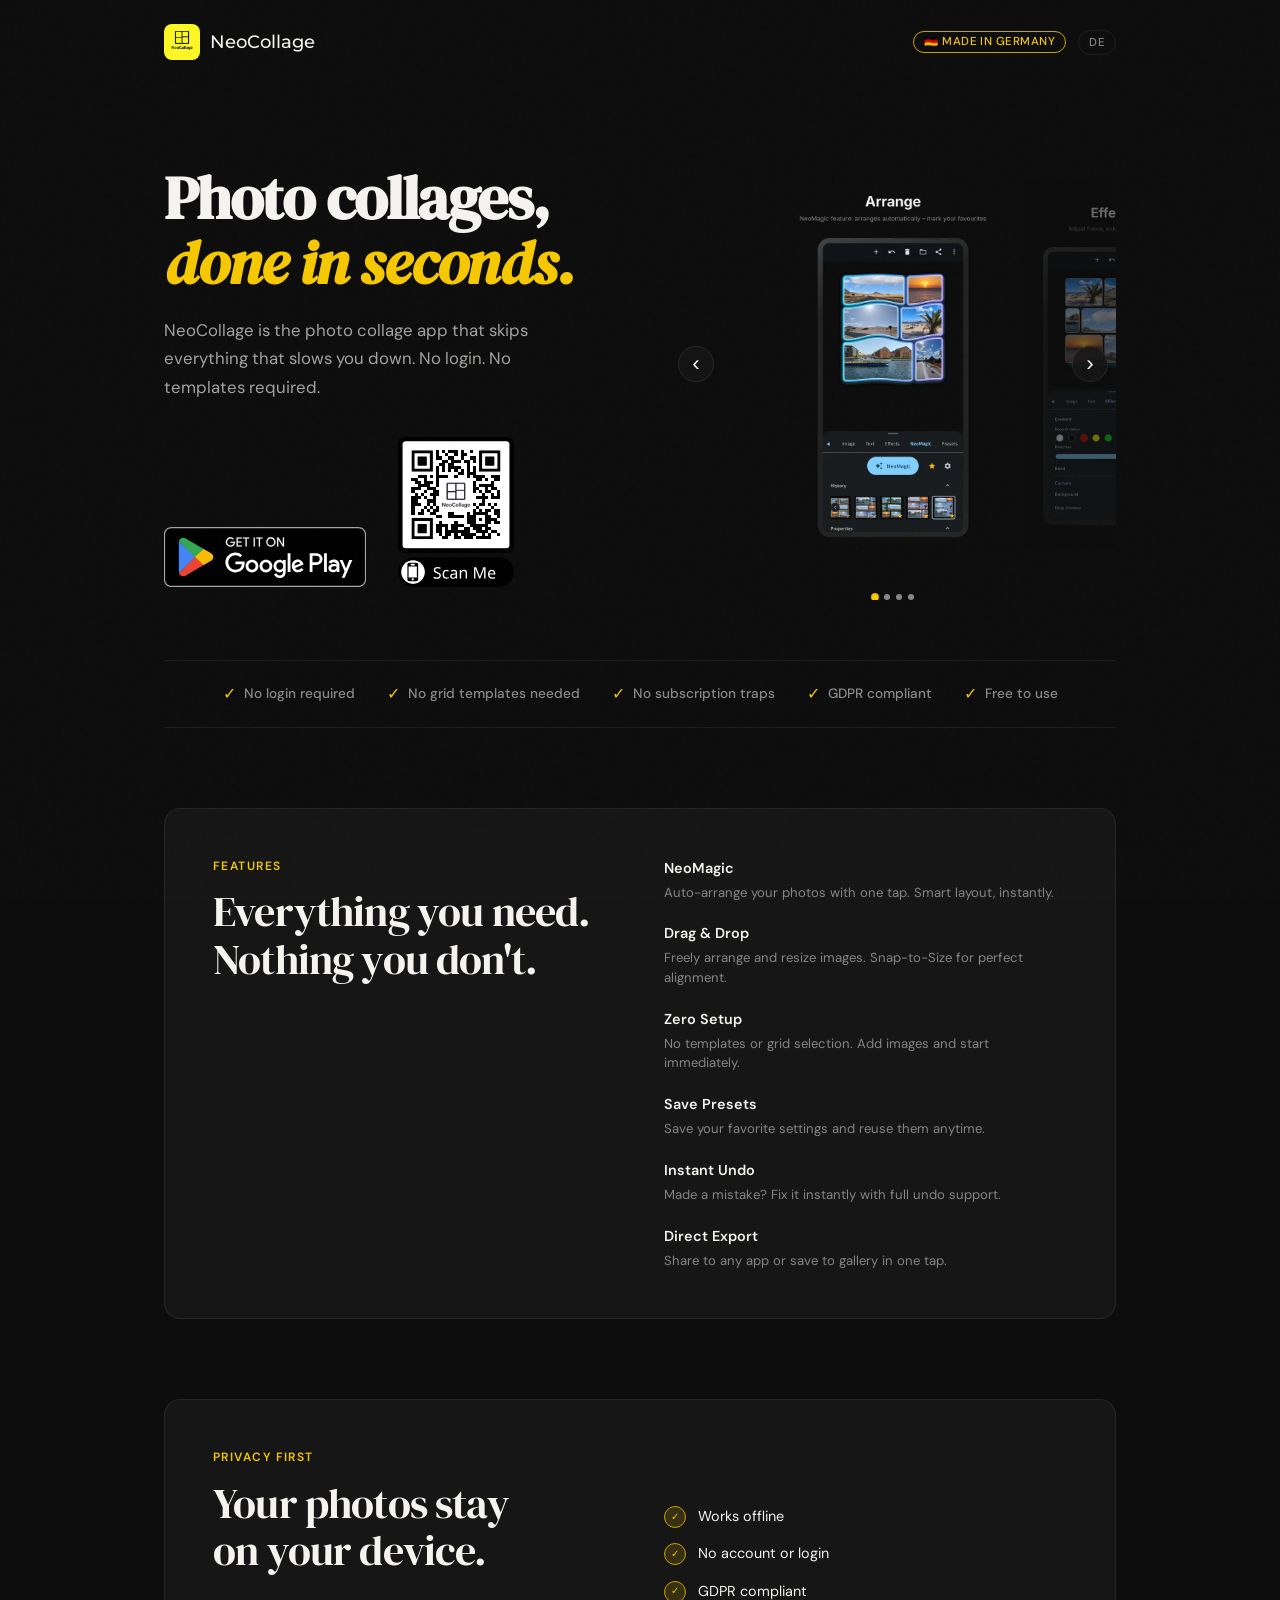
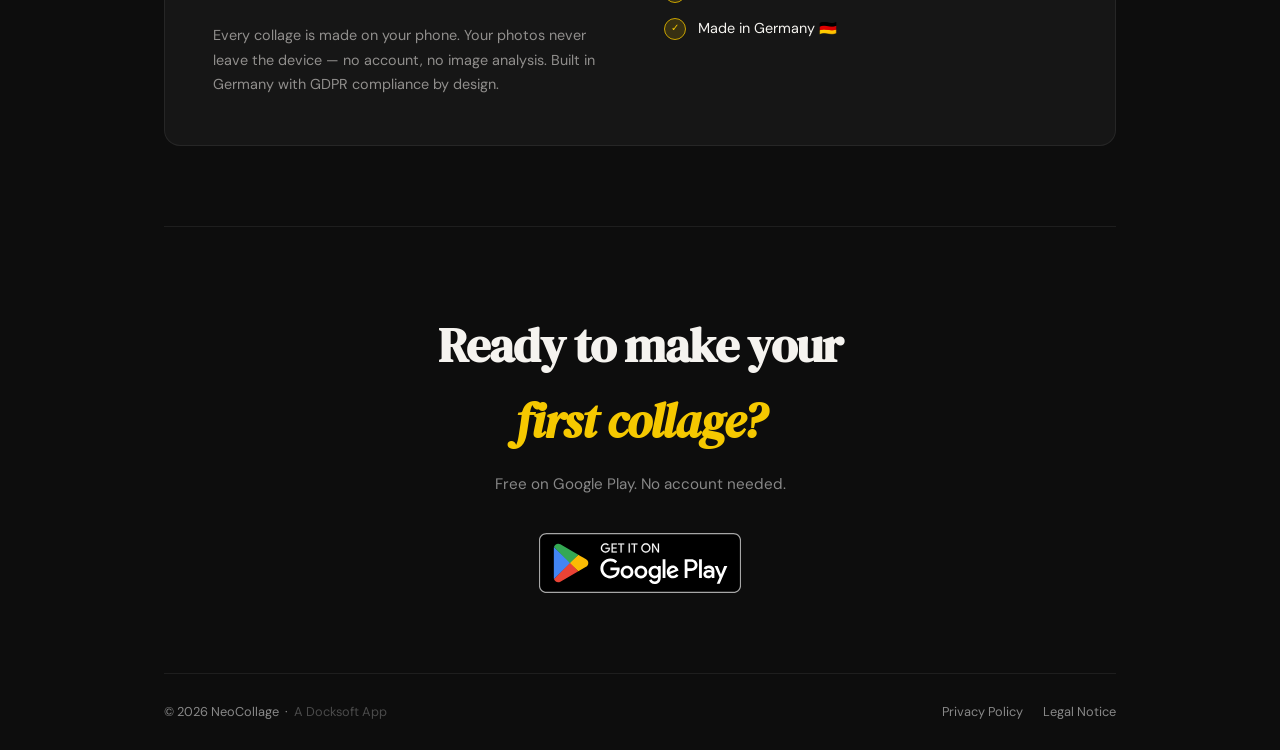
==== commit 7fa66c61: "Leeren Startbildschirm entfernt, NeoMagic im Untertitel benannt - Der leere Startbildschirm war das " ====
--- a/index.html
+++ b/index.html
@@ -654,38 +654,30 @@
               <img src="assets/en/screenshot-1.webp"
                    data-en="assets/en/screenshot-1.webp"
                    data-de="assets/de/screenshot-1.webp"
-                   data-alt-en="Start – no template or grid needed"
-                   data-alt-de="Loslegen – keine Vorlage oder Raster nötig"
-                   alt="Start – no template or grid needed" />
+                   data-alt-en="Arrange – NeoMagic feature: arranges automatically, mark your favourites"
+                   data-alt-de="Anordnen – NeoMagic Feature: ordnet automatisch, markiere Favoriten"
+                   alt="Arrange – NeoMagic feature: arranges automatically, mark your favourites" />
             </div>
             <div class="carousel-slide">
               <img src="assets/en/screenshot-2.webp"
                    data-en="assets/en/screenshot-2.webp"
                    data-de="assets/de/screenshot-2.webp"
-                   data-alt-en="Arrange – NeoMagic arranges automatically, mark your favourites"
-                   data-alt-de="Anordnen – NeoMagic ordnet automatisch, markiere Favoriten"
-                   alt="Arrange – NeoMagic arranges automatically, mark your favourites" />
+                   data-alt-en="Effects – adjust frame, colours and effects"
+                   data-alt-de="Effekte – passe Rahmen, Farben und Effekte an"
+                   alt="Effects – adjust frame, colours and effects" />
             </div>
             <div class="carousel-slide">
               <img src="assets/en/screenshot-3.webp"
                    data-en="assets/en/screenshot-3.webp"
                    data-de="assets/de/screenshot-3.webp"
-                   data-alt-en="Effects – adjust frame, colours and effects"
-                   data-alt-de="Effekte – passe Rahmen, Farben und Effekte an"
-                   alt="Effects – adjust frame, colours and effects" />
+                   data-alt-en="Text – add and adjust text elements"
+                   data-alt-de="Text – Textelemente hinzufügen und anpassen"
+                   alt="Text – add and adjust text elements" />
             </div>
             <div class="carousel-slide">
               <img src="assets/en/screenshot-4.webp"
                    data-en="assets/en/screenshot-4.webp"
                    data-de="assets/de/screenshot-4.webp"
-                   data-alt-en="Text – add and adjust text elements"
-                   data-alt-de="Text – Textelemente hinzufügen und anpassen"
-                   alt="Text – add and adjust text elements" />
-            </div>
-            <div class="carousel-slide">
-              <img src="assets/en/screenshot-5.webp"
-                   data-en="assets/en/screenshot-5.webp"
-                   data-de="assets/de/screenshot-5.webp"
                    data-alt-en="Presets – save a style as a preset for next time"
                    data-alt-de="Vorlagen – Style als Vorlage für nächstes Mal speichern"
                    alt="Presets – save a style as a preset for next time" />
@@ -695,7 +687,6 @@
           <button class="carousel-btn next" id="carousel-next" aria-label="Next">&#8250;</button>
           <div class="carousel-dots" id="carousel-dots">
             <span class="dot active"></span>
-            <span class="dot"></span>
             <span class="dot"></span>
             <span class="dot"></span>
             <span class="dot"></span>
@@ -853,7 +844,6 @@
       <span class="dot"></span>
       <span class="dot"></span>
       <span class="dot"></span>
-      <span class="dot"></span>
     </div>
   </div>
 
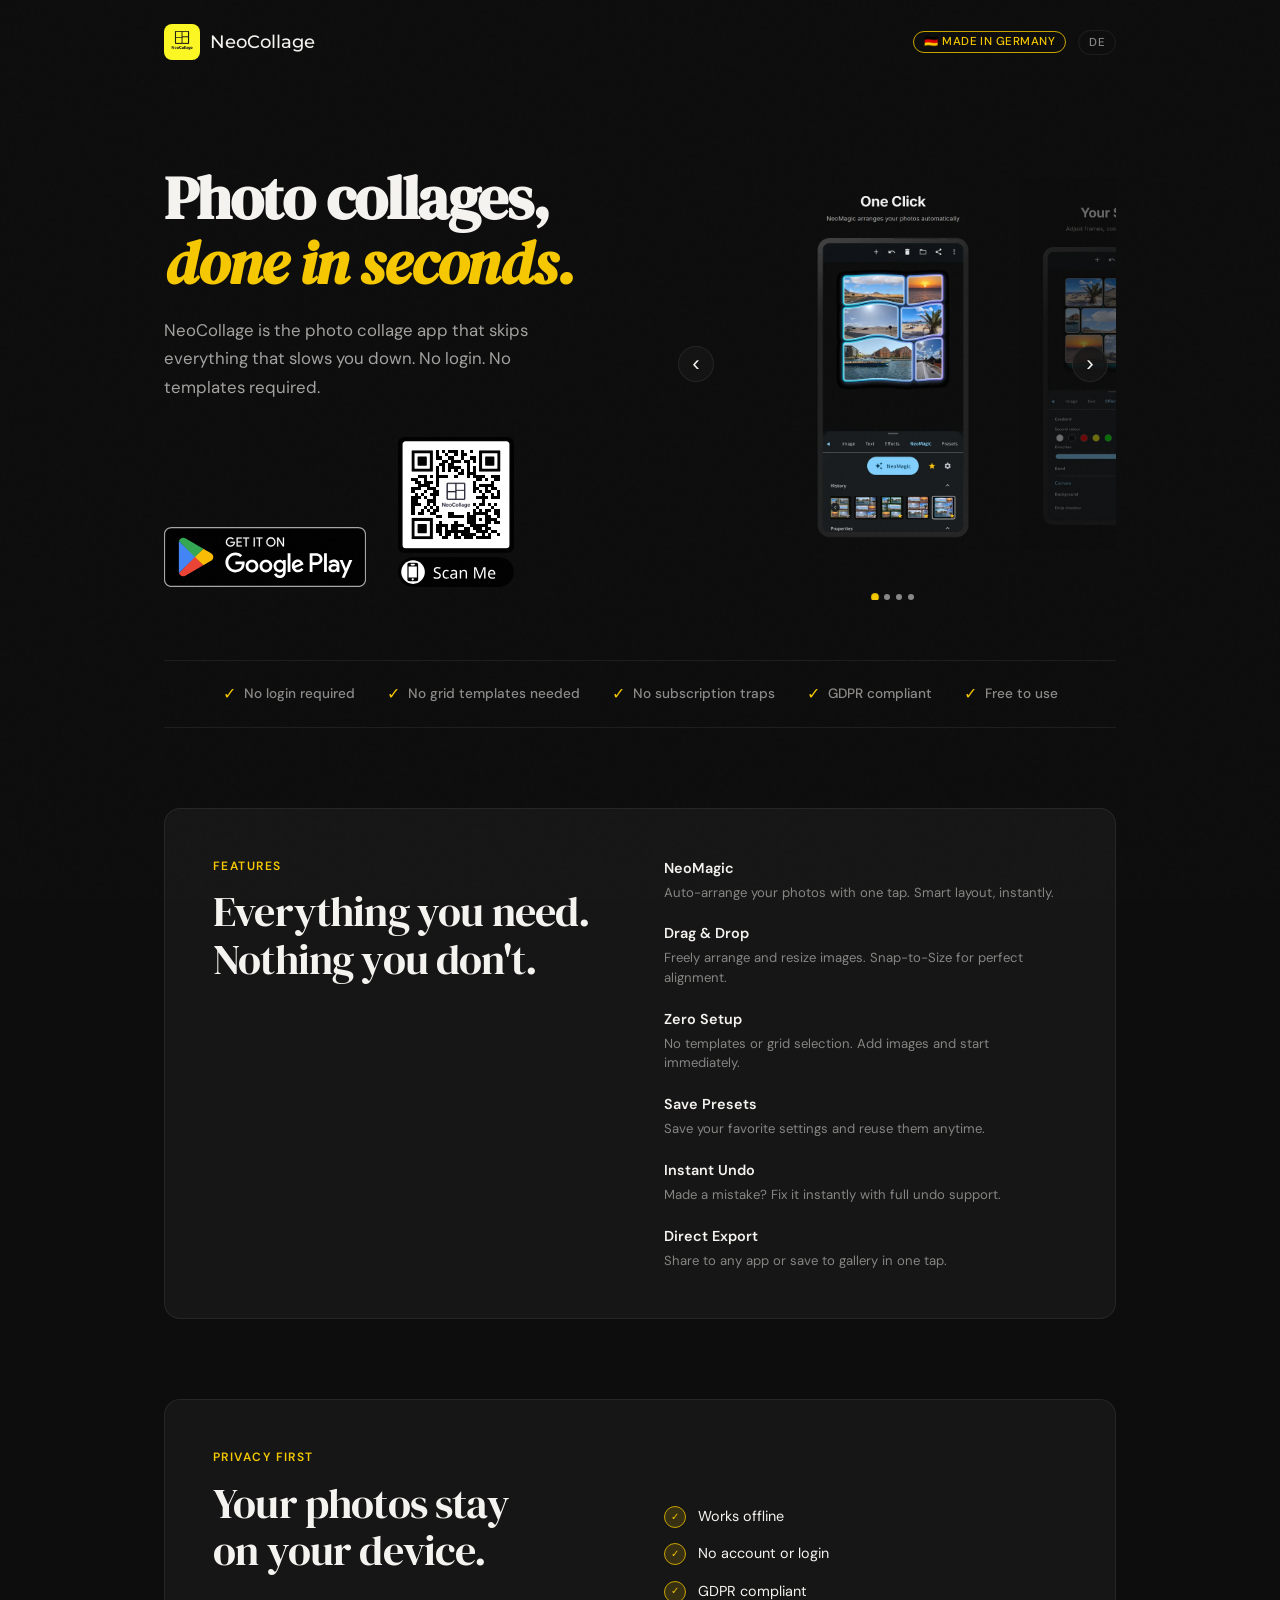
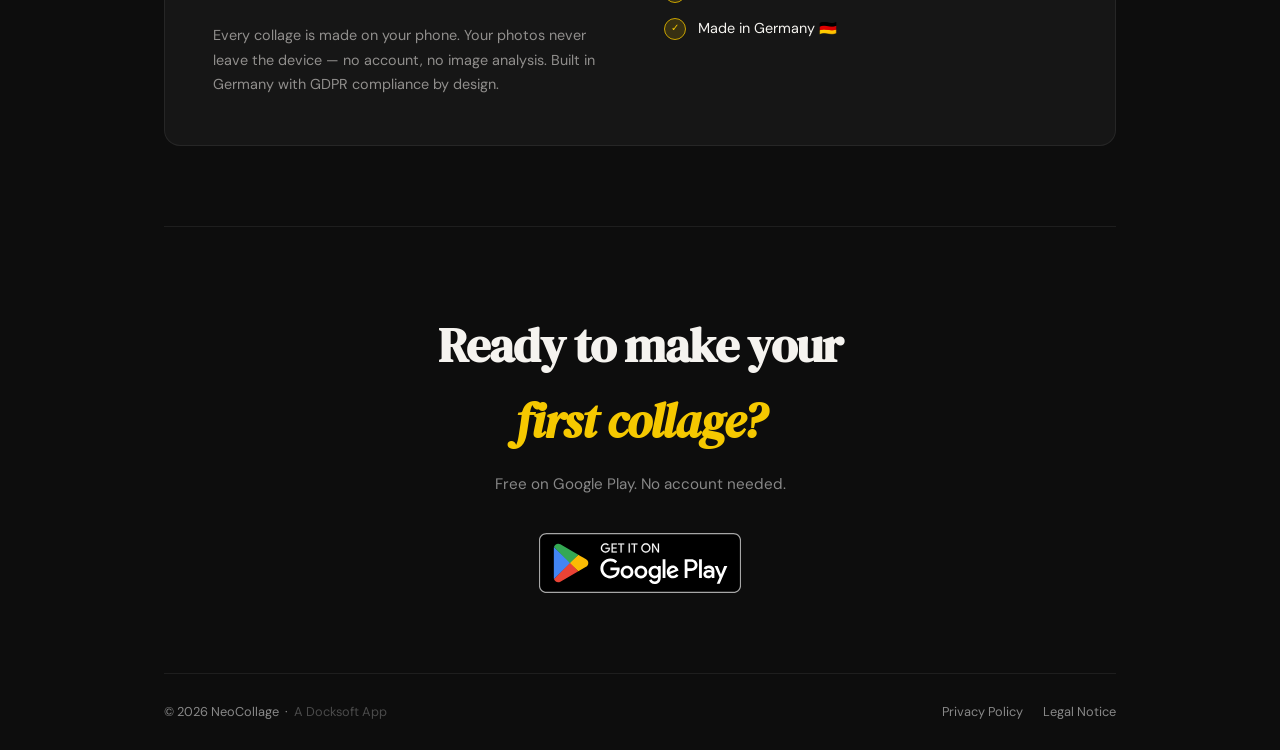
==== commit f7fe438f: "Karussell-Bilder auf den Stand des Store-Eintrags gebracht Die Bilder vom 08.09. trugen noch die alt" ====
--- a/index.html
+++ b/index.html
@@ -654,33 +654,33 @@
               <img src="assets/en/screenshot-1.webp"
                    data-en="assets/en/screenshot-1.webp"
                    data-de="assets/de/screenshot-1.webp"
-                   data-alt-en="Arrange – NeoMagic feature: arranges automatically, mark your favourites"
-                   data-alt-de="Anordnen – NeoMagic Feature: ordnet automatisch, markiere Favoriten"
-                   alt="Arrange – NeoMagic feature: arranges automatically, mark your favourites" />
+                   data-alt-en="One Click – NeoMagic arranges your photos automatically"
+                   data-alt-de="Ein Klick – NeoMagic ordnet deine Bilder automatisch an"
+                   alt="One Click – NeoMagic arranges your photos automatically" />
             </div>
             <div class="carousel-slide">
               <img src="assets/en/screenshot-2.webp"
                    data-en="assets/en/screenshot-2.webp"
                    data-de="assets/de/screenshot-2.webp"
-                   data-alt-en="Effects – adjust frame, colours and effects"
-                   data-alt-de="Effekte – passe Rahmen, Farben und Effekte an"
-                   alt="Effects – adjust frame, colours and effects" />
+                   data-alt-en="Your Style – adjust frames, colors and shadows"
+                   data-alt-de="Dein Stil – Rahmen, Farben und Schatten anpassen"
+                   alt="Your Style – adjust frames, colors and shadows" />
             </div>
             <div class="carousel-slide">
               <img src="assets/en/screenshot-3.webp"
                    data-en="assets/en/screenshot-3.webp"
                    data-de="assets/de/screenshot-3.webp"
-                   data-alt-en="Text – add and adjust text elements"
-                   data-alt-de="Text – Textelemente hinzufügen und anpassen"
-                   alt="Text – add and adjust text elements" />
+                   data-alt-en="Text – add text in different fonts"
+                   data-alt-de="Text – Füge Schrift hinzu"
+                   alt="Text – add text in different fonts" />
             </div>
             <div class="carousel-slide">
               <img src="assets/en/screenshot-4.webp"
                    data-en="assets/en/screenshot-4.webp"
                    data-de="assets/de/screenshot-4.webp"
-                   data-alt-en="Presets – save a style as a preset for next time"
-                   data-alt-de="Vorlagen – Style als Vorlage für nächstes Mal speichern"
-                   alt="Presets – save a style as a preset for next time" />
+                   data-alt-en="Presets – save your style for later"
+                   data-alt-de="Vorlagen – Speichere deinen Stil für später"
+                   alt="Presets – save your style for later" />
             </div>
           </div>
           <button class="carousel-btn prev" id="carousel-prev" aria-label="Previous">&#8249;</button>
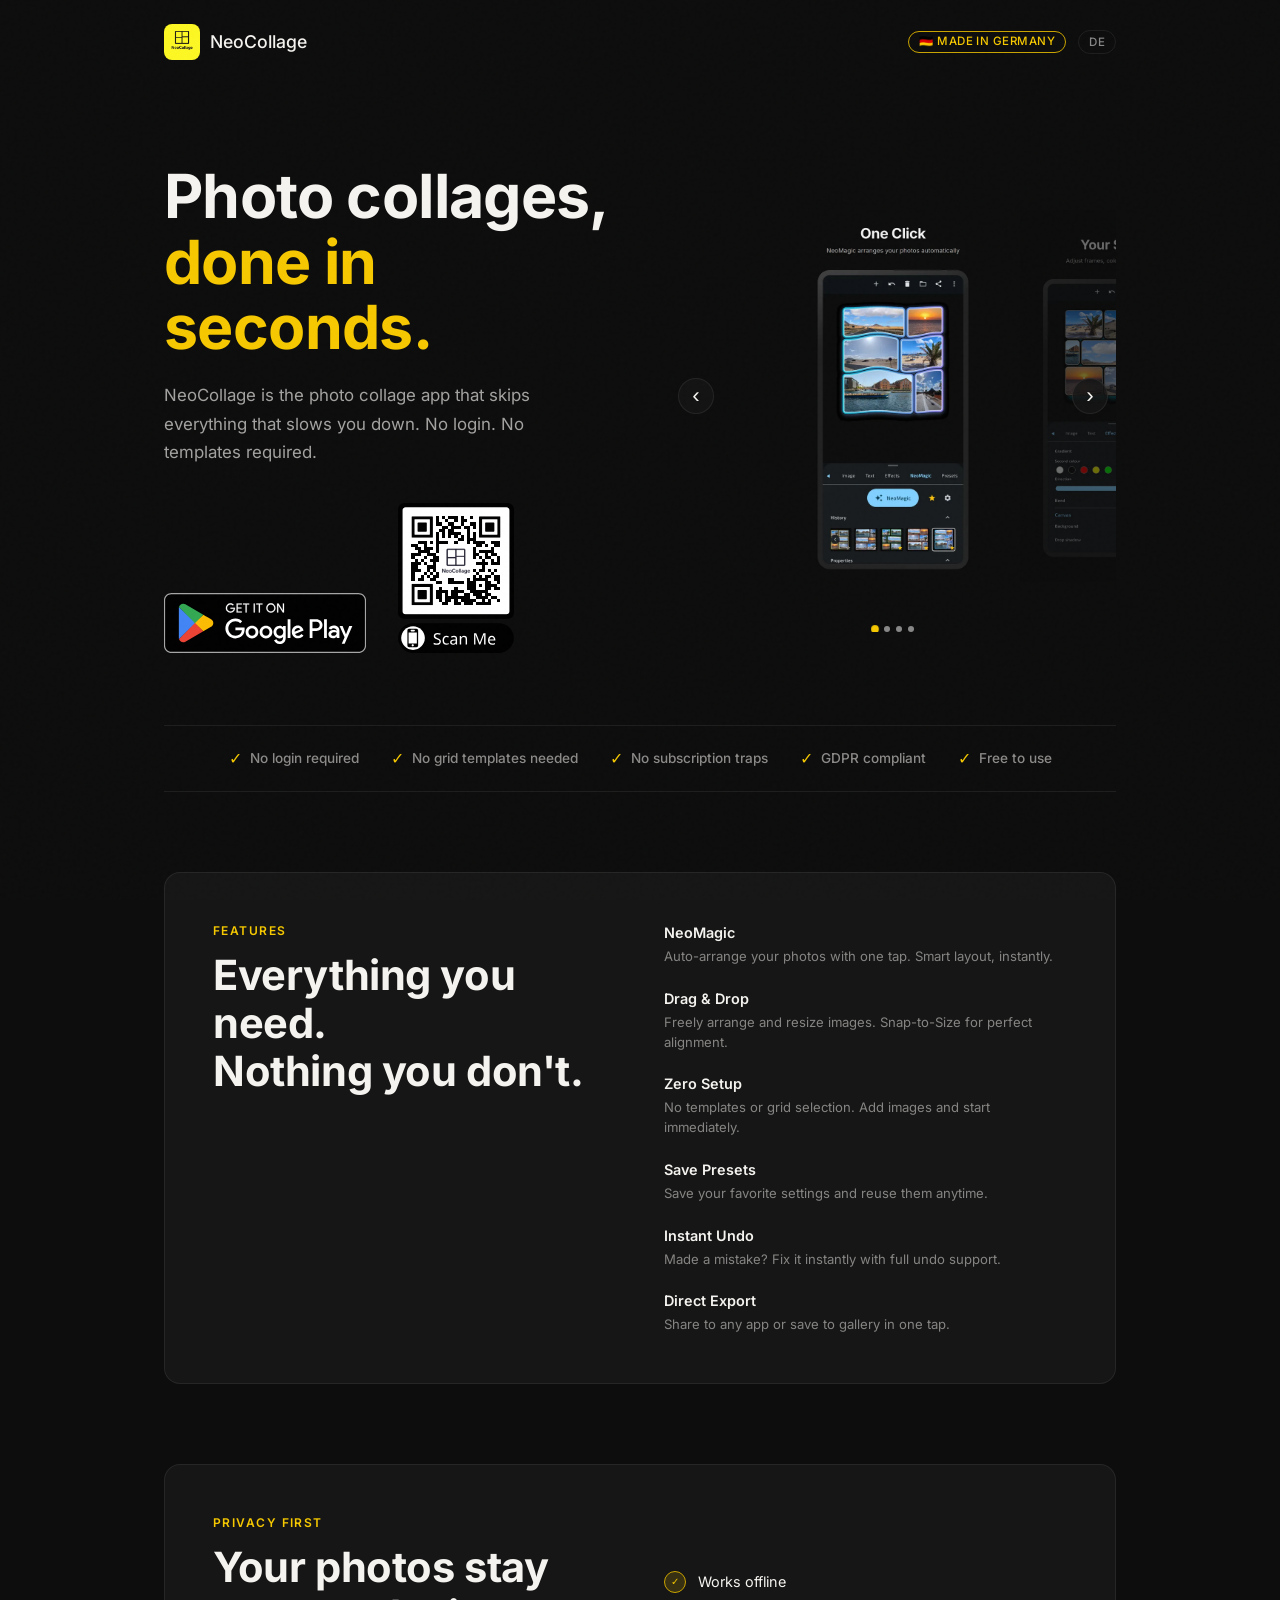
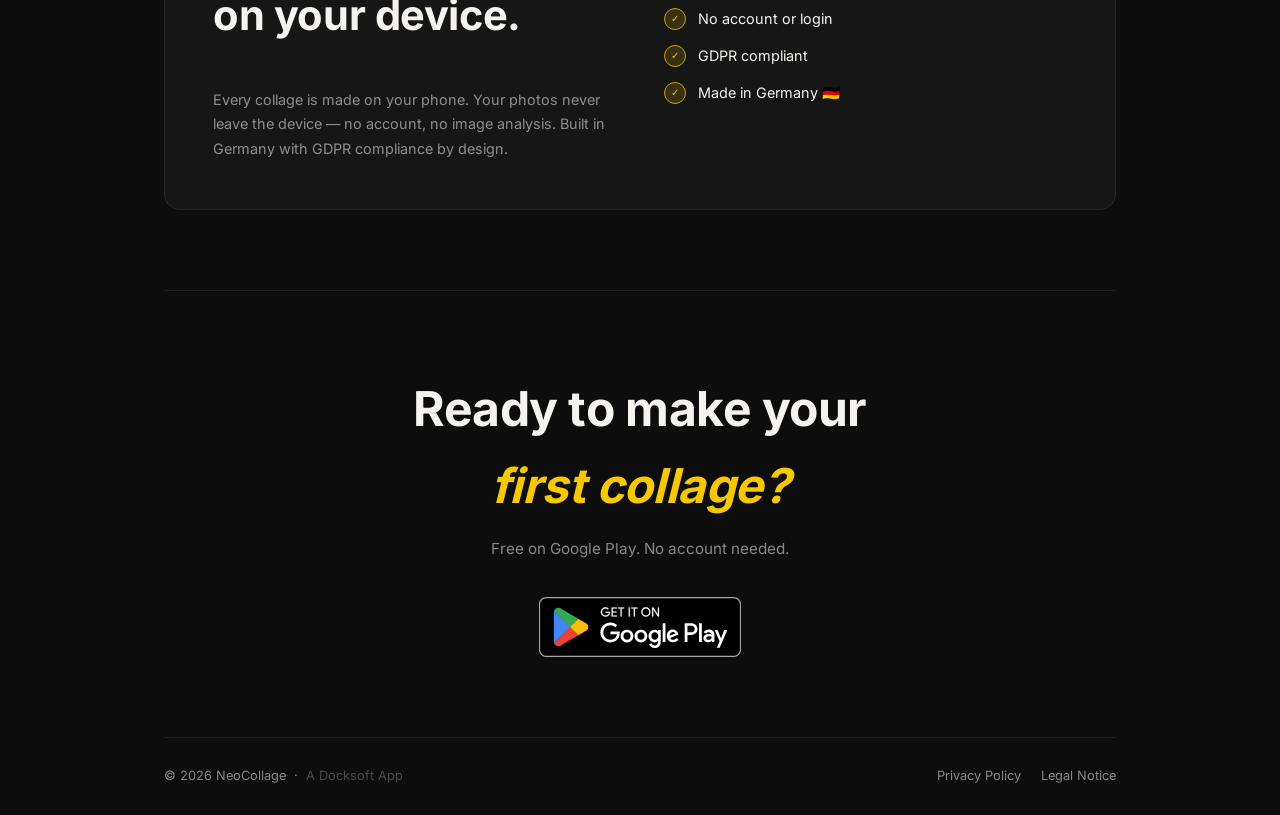
==== commit d89b11e4: "Inter für die ganze Seite, im Schnitt der Feature-Grafik Die Seite stand auf drei Schriften — DM Ser" ====
--- a/index.html
+++ b/index.html
@@ -18,9 +18,6 @@
   <!-- Self-hosted fonts (DSGVO-konform) -->
   <link rel="stylesheet" href="assets/fonts/fonts.css" />
   <!-- Fallback: Google Fonts if self-hosted not available -->
-  <link rel="preconnect" href="https://fonts.googleapis.com" />
-  <link rel="preconnect" href="https://fonts.gstatic.com" crossorigin />
-  <link href="https://fonts.googleapis.com/css2?family=DM+Serif+Display:ital@0;1&family=DM+Sans:wght@300;400;500;600&family=Montserrat:wght@500&display=swap" rel="stylesheet" />
 
   <style>
     :root {
@@ -46,7 +43,7 @@
     body {
       background: var(--black);
       color: var(--white);
-      font-family: 'DM Sans', sans-serif;
+      font-family: 'Inter', sans-serif;
       font-weight: 400;
       line-height: 1.6;
       overflow-x: hidden;
@@ -92,7 +89,7 @@
     }
 
     .nav-brand span {
-      font-family: 'Montserrat', sans-serif;
+      font-family: 'Inter', sans-serif;
       font-size: 1.1rem;
       font-weight: 500;
       color: var(--white);
@@ -132,7 +129,7 @@
       text-transform: uppercase;
       cursor: pointer;
       transition: color 0.2s, border-color 0.2s;
-      font-family: 'DM Sans', sans-serif;
+      font-family: 'Inter', sans-serif;
     }
 
     @media (hover: hover) {
@@ -162,15 +159,19 @@
 
 
     h1 {
-      font-family: 'DM Serif Display', serif;
+      font-family: 'Inter', sans-serif;
       font-size: clamp(2.6rem, 5vw, 3.8rem);
       line-height: 1.08;
-      letter-spacing: -0.02em;
+      /* Schnitt der Wortmarke aus der Feature-Grafik: Inter 700, -0.01em. */
+      font-weight: 700;
+      letter-spacing: -0.01em;
       margin-bottom: 20px;
     }
 
     h1 em {
-      font-style: italic;
+      /* <em> ist im Browser kursiv, und Inter hat keinen Kursivschnitt — der Browser
+         wuerde die Buchstaben synthetisch neigen. Der Akzent traegt ueber die Farbe. */
+      font-style: normal;
       color: var(--yellow);
     }
 
@@ -196,7 +197,7 @@
       gap: 10px;
       background: var(--yellow);
       color: var(--black);
-      font-family: 'DM Sans', sans-serif;
+      font-family: 'Inter', sans-serif;
       font-weight: 600;
       font-size: 0.95rem;
       padding: 14px 26px;
@@ -270,10 +271,10 @@
     }
 
     .section-title {
-      font-family: 'DM Serif Display', serif;
+      font-family: 'Inter', sans-serif;
       font-size: clamp(1.8rem, 3.5vw, 2.6rem);
-      font-weight: normal;
-      letter-spacing: -0.02em;
+      font-weight: 700;
+      letter-spacing: -0.01em;
       line-height: 1.15;
       margin-bottom: 48px;
     }
@@ -542,9 +543,10 @@
     }
 
     .final-cta h2 {
-      font-family: 'DM Serif Display', serif;
+      font-family: 'Inter', sans-serif;
       font-size: clamp(2rem, 4vw, 3rem);
-      letter-spacing: -0.02em;
+      font-weight: 700;
+      letter-spacing: -0.01em;
       margin-bottom: 12px;
     }
 
@@ -804,8 +806,8 @@
   <!-- FINAL CTA -->
   <div class="container">
     <div class="final-cta">
-      <h2 data-en="Ready to make your&lt;br /&gt;&lt;em style='font-family:DM Serif Display,serif; color:var(--yellow); font-style:italic;'&gt;first collage?&lt;/em&gt;"
-          data-de="Bereit für deine&lt;br /&gt;&lt;em style='font-family:DM Serif Display,serif; color:var(--yellow); font-style:italic;'&gt;erste Collage?&lt;/em&gt;">Ready to make your<br /><em style="font-family:'DM Serif Display',serif; color:var(--yellow); font-style:italic;">first collage?</em></h2>
+      <h2 data-en="Ready to make your&lt;br /&gt;&lt;em style='font-family:Inter,sans-serif; color:var(--yellow);'&gt;first collage?&lt;/em&gt;"
+          data-de="Bereit für deine&lt;br /&gt;&lt;em style='font-family:Inter,sans-serif; color:var(--yellow);'&gt;erste Collage?&lt;/em&gt;">Ready to make your<br /><em style="font-family:'Inter',sans-serif; font-style:normal; color:var(--yellow);">first collage?</em></h2>
       <p data-en="Free on Google Play. No account needed."
          data-de="Kostenlos bei Google Play:">Free on Google Play:</p>
       <div class="cta-wrap">
@@ -849,7 +851,17 @@
 
   <script>
     // ── LANGUAGE ──
-    var savedLang = localStorage.getItem('lang') || 'en';
+    // Ohne gespeicherte Wahl entscheidet die Browsersprache. GitHub Pages kennt keine
+    // Serverlogik und damit keine Herkunft; navigator.languages ist das, was der Browser
+    // ohnehin bei jeder Anfrage mitschickt. Eine getroffene Wahl schlaegt die Erkennung,
+    // weil sie in localStorage steht und hier zuerst gelesen wird.
+    var savedLang = localStorage.getItem('lang');
+    if (!savedLang) {
+      var browserLangs = navigator.languages || [navigator.language || 'en'];
+      savedLang = browserLangs.some(function (l) {
+        return String(l).toLowerCase().indexOf('de') === 0;
+      }) ? 'de' : 'en';
+    }
     setLang(savedLang);
 
     function setLang(lang) {
--- a/assets/fonts/fonts.css
+++ b/assets/fonts/fonts.css
@@ -1,54 +1,22 @@
-/* DM Sans – latin-ext (weights 300–600) */
+/* Inter als variable Schrift, zwei Subsets — dieselben Dateien, die auch die
+   Play-Store-Assets tragen. Ein einziger Schnitt fuer die ganze Seite:
+   Ueberschriften 700, Fliesstext 400, wie die Wortmarke der Feature-Grafik.
+   Die Schnitte 400 und 700 von Google Fonts sind bitgleich mit der Variable-
+   Datei, deshalb ein Block mit font-weight: 100 900 statt mehrerer.
+   Lizenz: OFL-Inter.txt daneben. */
 @font-face {
-  font-family: 'DM Sans';
+  font-family: 'Inter';
   font-style: normal;
-  font-weight: 300 600;
+  font-weight: 100 900;
   font-display: swap;
-  src: url(dm-sans-latin-ext.woff2) format('woff2');
+  src: url(inter-latin.woff2) format('woff2');
+  unicode-range: U+0000-00FF, U+0131, U+0152-0153, U+02BB-02BC, U+02C6, U+02DA, U+02DC, U+0304, U+0308, U+0329, U+2000-206F, U+2074, U+20AC, U+2122, U+2191, U+2193, U+2212, U+2215, U+FEFF, U+FFFD;
+}
+@font-face {
+  font-family: 'Inter';
+  font-style: normal;
+  font-weight: 100 900;
+  font-display: swap;
+  src: url(inter-latin-ext.woff2) format('woff2');
   unicode-range: U+0100-02BA, U+02BD-02C5, U+02C7-02CC, U+02CE-02D7, U+02DD-02FF, U+0304, U+0308, U+0329, U+1D00-1DBF, U+1E00-1E9F, U+1EF2-1EFF, U+2020, U+20A0-20AB, U+20AD-20C0, U+2113, U+2C60-2C7F, U+A720-A7FF;
 }
-/* DM Sans – latin (weights 300–600) */
-@font-face {
-  font-family: 'DM Sans';
-  font-style: normal;
-  font-weight: 300 600;
-  font-display: swap;
-  src: url(dm-sans-latin.woff2) format('woff2');
-  unicode-range: U+0000-00FF, U+0131, U+0152-0153, U+02BB-02BC, U+02C6, U+02DA, U+02DC, U+0304, U+0308, U+0329, U+2000-206F, U+20AC, U+2122, U+2191, U+2193, U+2212, U+2215, U+FEFF, U+FFFD;
-}
-/* DM Serif Display – normal, latin-ext */
-@font-face {
-  font-family: 'DM Serif Display';
-  font-style: normal;
-  font-weight: 400;
-  font-display: swap;
-  src: url(dm-serif-display-latin-ext.woff2) format('woff2');
-  unicode-range: U+0100-02BA, U+02BD-02C5, U+02C7-02CC, U+02CE-02D7, U+02DD-02FF, U+0304, U+0308, U+0329, U+1D00-1DBF, U+1E00-1E9F, U+1EF2-1EFF, U+2020, U+20A0-20AB, U+20AD-20C0, U+2113, U+2C60-2C7F, U+A720-A7FF;
-}
-/* DM Serif Display – normal, latin */
-@font-face {
-  font-family: 'DM Serif Display';
-  font-style: normal;
-  font-weight: 400;
-  font-display: swap;
-  src: url(dm-serif-display-latin.woff2) format('woff2');
-  unicode-range: U+0000-00FF, U+0131, U+0152-0153, U+02BB-02BC, U+02C6, U+02DA, U+02DC, U+0304, U+0308, U+0329, U+2000-206F, U+20AC, U+2122, U+2191, U+2193, U+2212, U+2215, U+FEFF, U+FFFD;
-}
-/* DM Serif Display – italic, latin-ext */
-@font-face {
-  font-family: 'DM Serif Display';
-  font-style: italic;
-  font-weight: 400;
-  font-display: swap;
-  src: url(dm-serif-display-italic-latin-ext.woff2) format('woff2');
-  unicode-range: U+0100-02BA, U+02BD-02C5, U+02C7-02CC, U+02CE-02D7, U+02DD-02FF, U+0304, U+0308, U+0329, U+1D00-1DBF, U+1E00-1E9F, U+1EF2-1EFF, U+2020, U+20A0-20AB, U+20AD-20C0, U+2113, U+2C60-2C7F, U+A720-A7FF;
-}
-/* DM Serif Display – italic, latin */
-@font-face {
-  font-family: 'DM Serif Display';
-  font-style: italic;
-  font-weight: 400;
-  font-display: swap;
-  src: url(dm-serif-display-italic-latin.woff2) format('woff2');
-  unicode-range: U+0000-00FF, U+0131, U+0152-0153, U+02BB-02BC, U+02C6, U+02DA, U+02DC, U+0304, U+0308, U+0329, U+2000-206F, U+20AC, U+2122, U+2191, U+2193, U+2212, U+2215, U+FEFF, U+FFFD;
-}
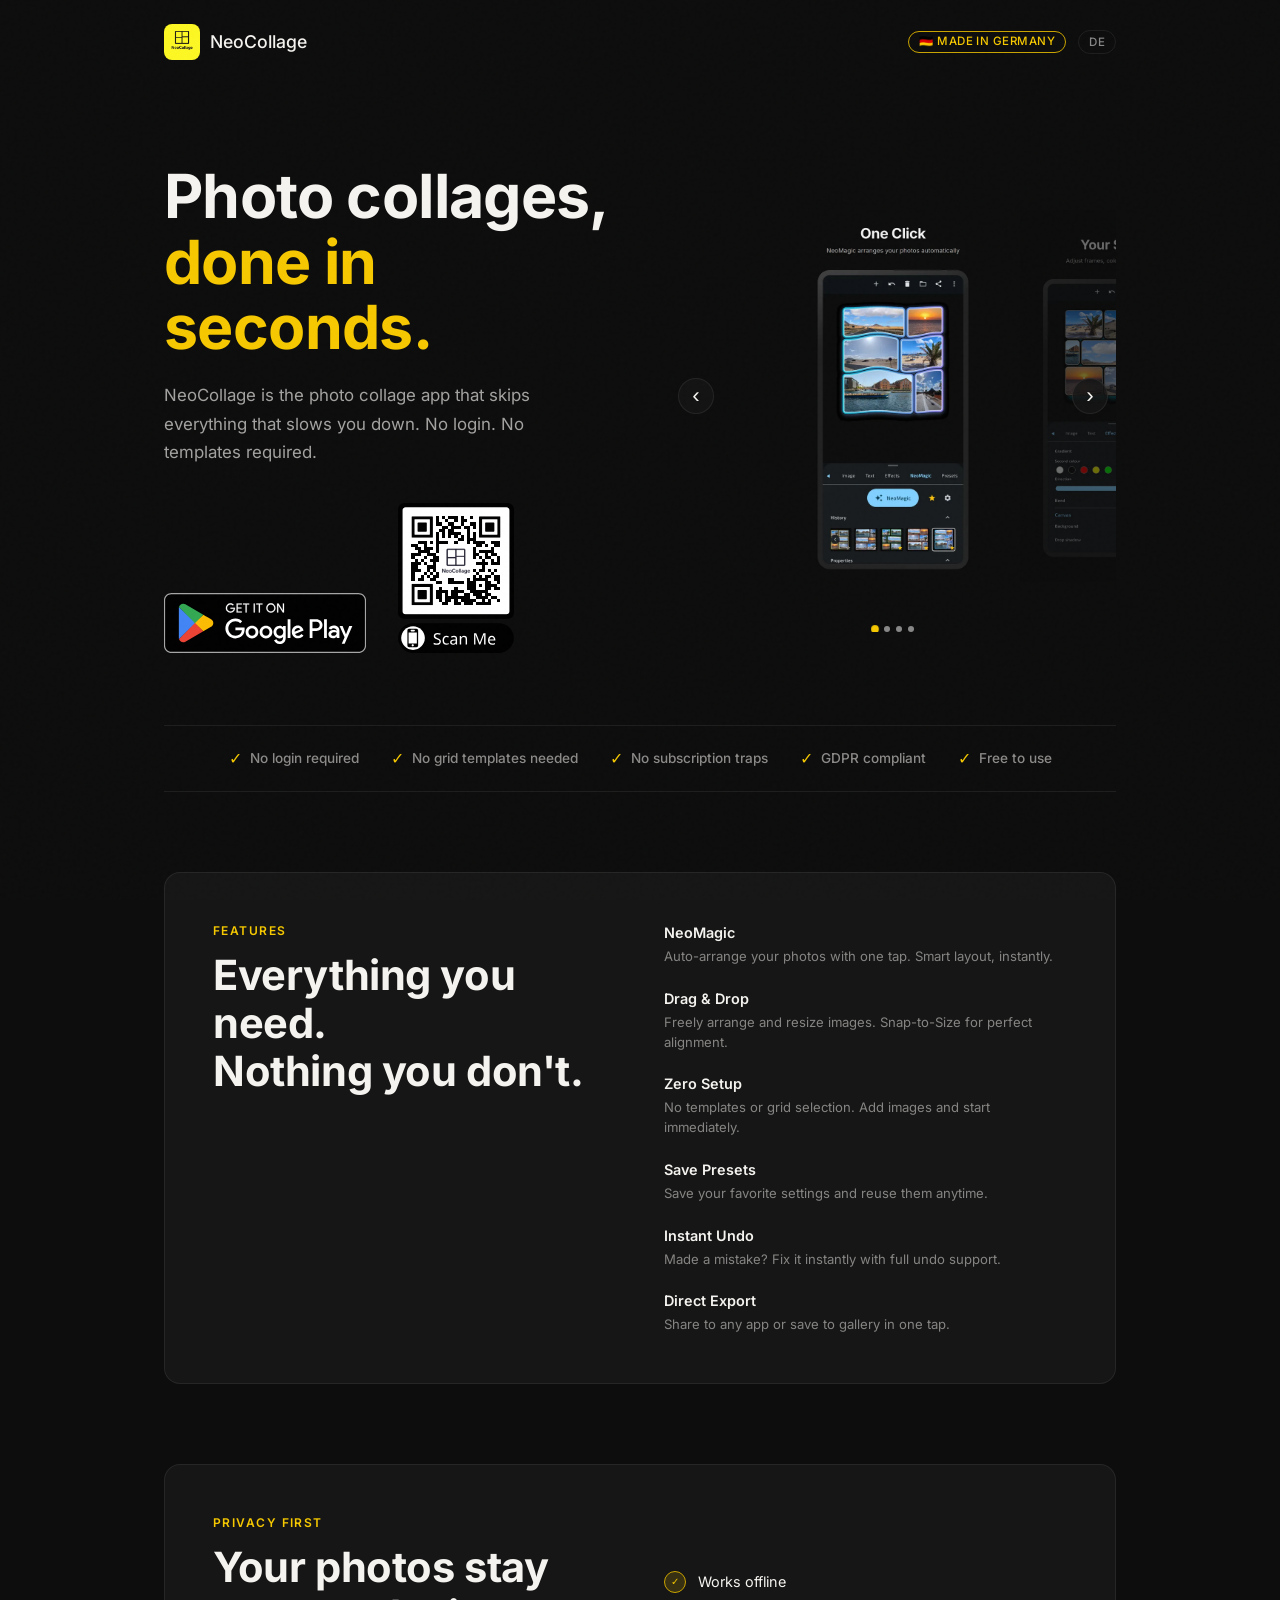
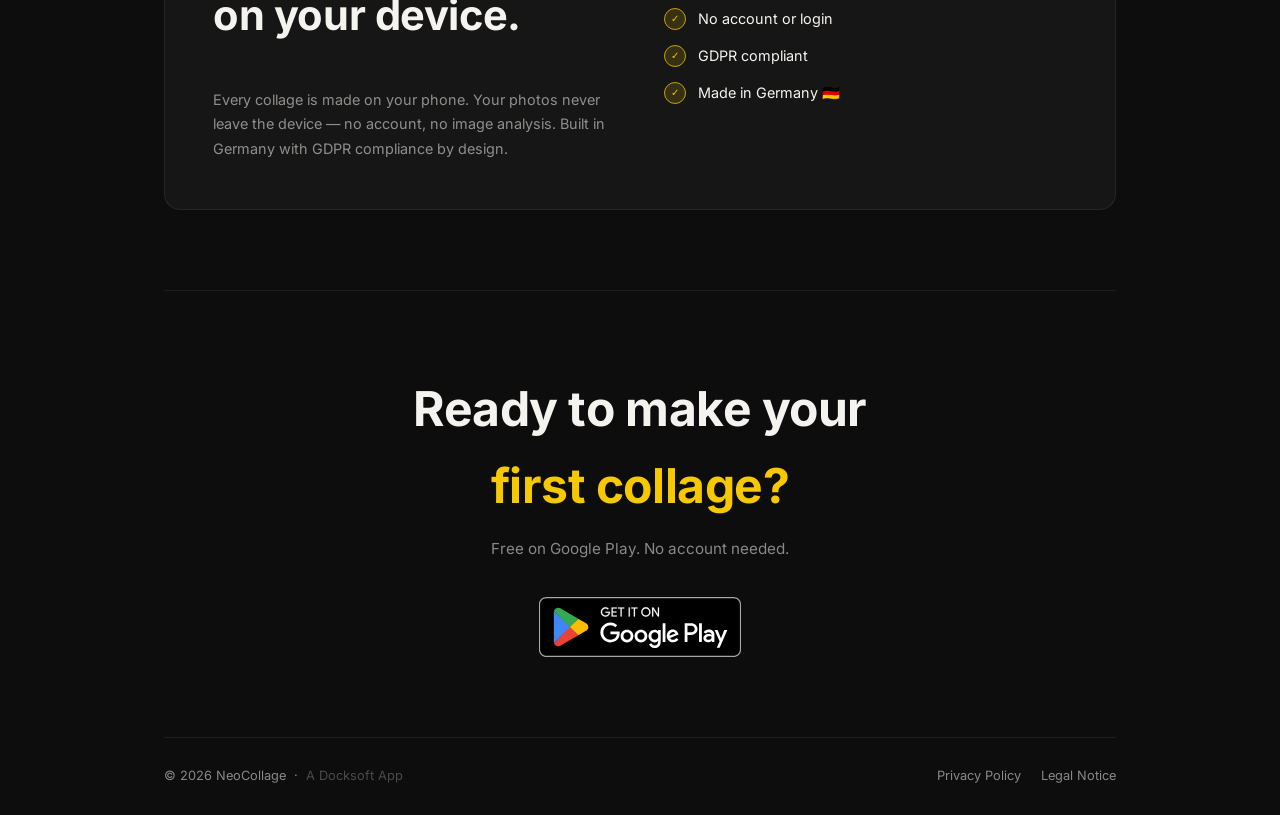
==== commit 97c25128: "Der gelbe Akzent steht auch dann aufrecht, wenn setLang() ihn einsetzt „erste Collage?" war wieder k" ====
--- a/index.html
+++ b/index.html
@@ -167,6 +167,11 @@
       letter-spacing: -0.01em;
       margin-bottom: 20px;
     }
+
+    /* Inter hat keinen Kursivschnitt. <em> ist im Browser kursiv, also wuerde er die
+       Buchstaben synthetisch neigen — auch bei Text, den setLang() als innerHTML aus den
+       data-Attributen einsetzt. Deshalb hier und nicht nur im Inline-Style. */
+    em { font-style: normal; }
 
     h1 em {
       /* <em> ist im Browser kursiv, und Inter hat keinen Kursivschnitt — der Browser
@@ -806,8 +811,8 @@
   <!-- FINAL CTA -->
   <div class="container">
     <div class="final-cta">
-      <h2 data-en="Ready to make your&lt;br /&gt;&lt;em style='font-family:Inter,sans-serif; color:var(--yellow);'&gt;first collage?&lt;/em&gt;"
-          data-de="Bereit für deine&lt;br /&gt;&lt;em style='font-family:Inter,sans-serif; color:var(--yellow);'&gt;erste Collage?&lt;/em&gt;">Ready to make your<br /><em style="font-family:'Inter',sans-serif; font-style:normal; color:var(--yellow);">first collage?</em></h2>
+      <h2 data-en="Ready to make your&lt;br /&gt;&lt;em style='font-family:Inter,sans-serif; font-style:normal; color:var(--yellow);'&gt;first collage?&lt;/em&gt;"
+          data-de="Bereit für deine&lt;br /&gt;&lt;em style='font-family:Inter,sans-serif; font-style:normal; color:var(--yellow);'&gt;erste Collage?&lt;/em&gt;">Ready to make your<br /><em style="font-family:'Inter',sans-serif; font-style:normal; color:var(--yellow);">first collage?</em></h2>
       <p data-en="Free on Google Play. No account needed."
          data-de="Kostenlos bei Google Play:">Free on Google Play:</p>
       <div class="cta-wrap">
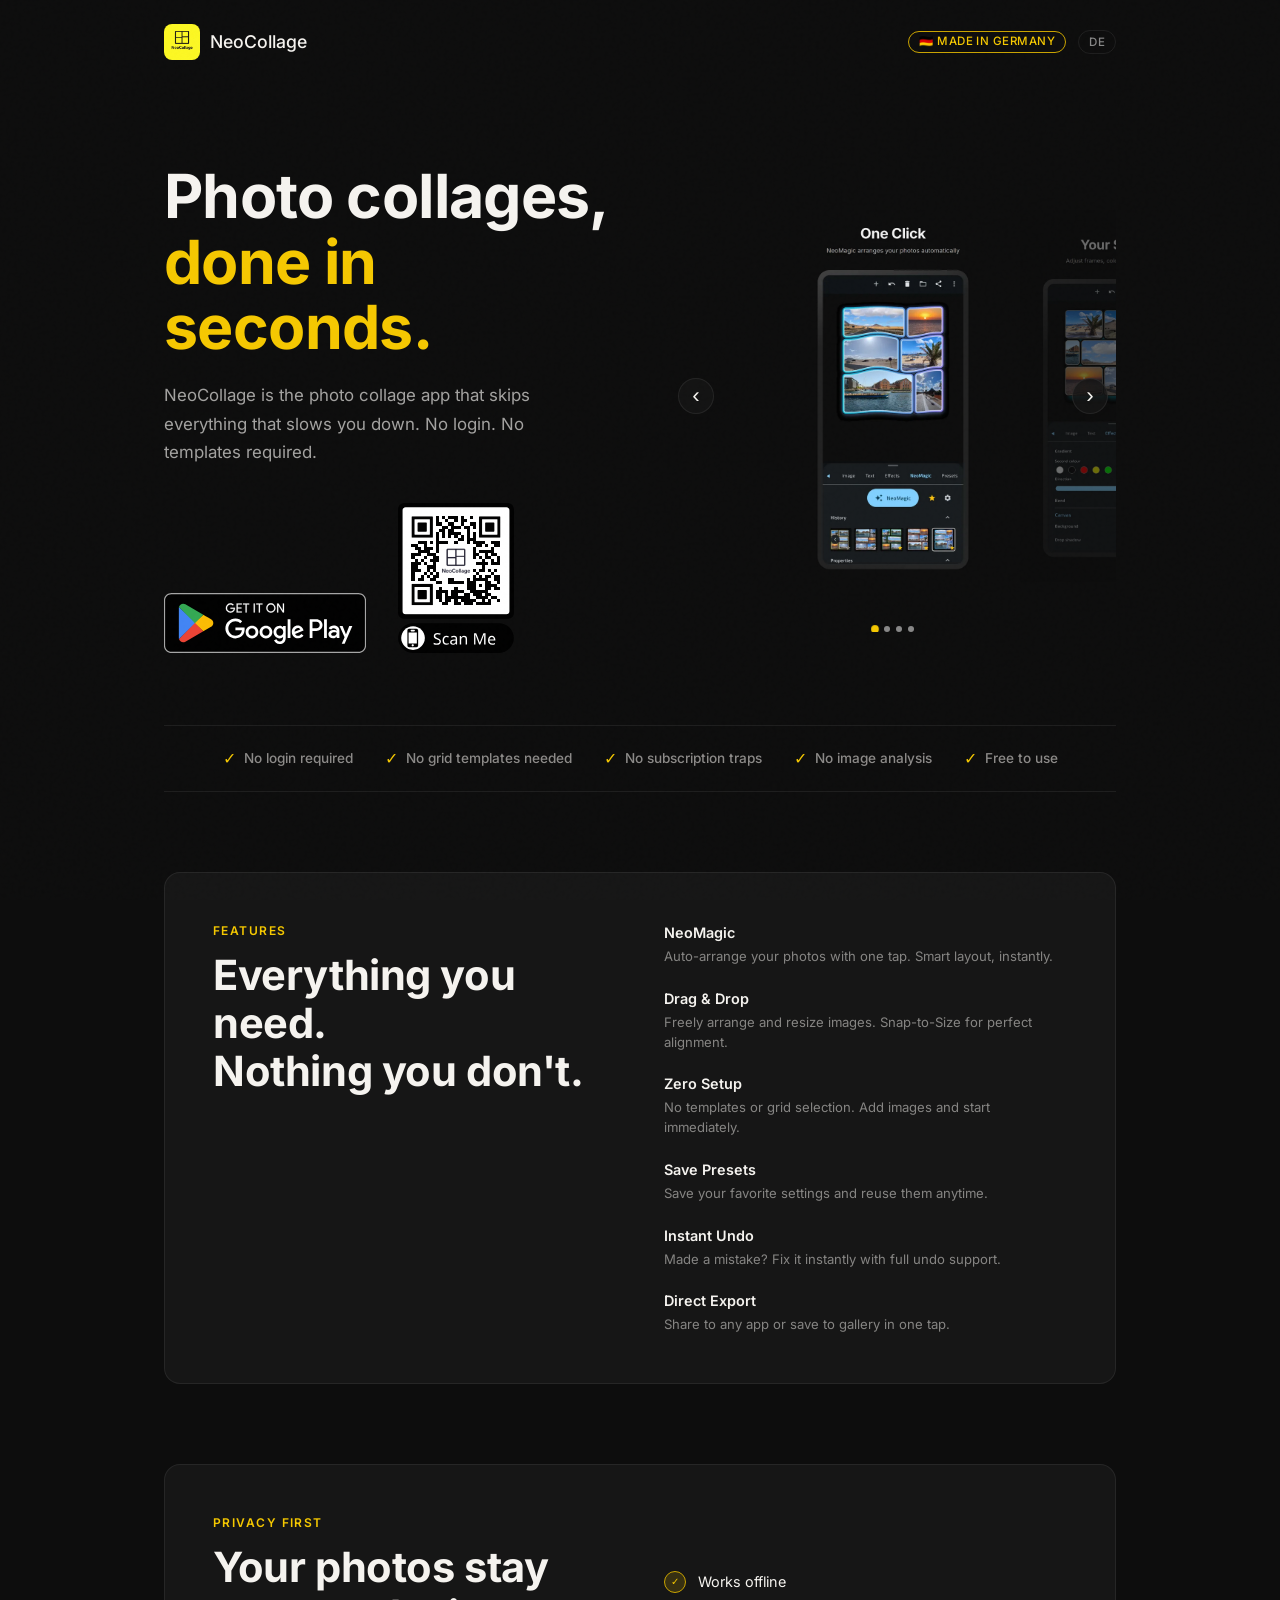
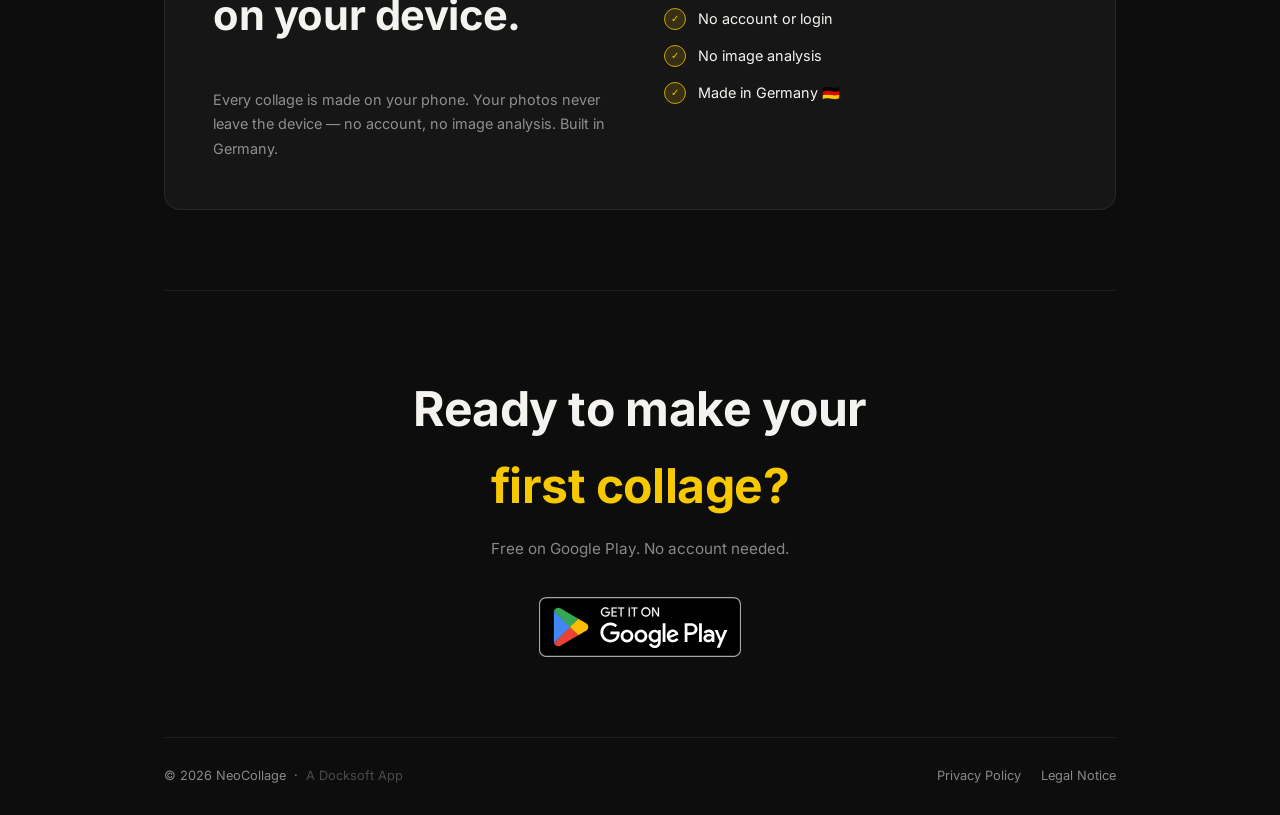
==== commit 174821b9: "Eigene Datenschutzerklärung statt Google Sites datenschutz.html (DE + EN) ersetzt die Erklärung auf " ====
--- a/index.html
+++ b/index.html
@@ -720,7 +720,7 @@
       </div>
       <div class="trust-item">
         <span class="icon">&#10003;</span>
-        <span data-en="GDPR compliant" data-de="DSGVO-konform">GDPR compliant</span>
+        <span data-en="No image analysis" data-de="Keine Bildauswertung">No image analysis</span>
       </div>
       <div class="trust-item">
         <span class="icon">&#10003;</span>
@@ -784,8 +784,8 @@
              data-de="Datenschutz zuerst">Privacy First</div>
         <div class="section-title" data-en="Your photos stay&lt;br /&gt;on your device."
             data-de="Deine Fotos bleiben&lt;br /&gt;auf deinem Gerät.">Your photos stay<br />on your device.</div>
-        <p data-en="Every collage is made on your phone. Your photos never leave the device — no account, no image analysis. Built in Germany with GDPR compliance by design."
-           data-de="Jede Collage entsteht auf deinem Gerät. Deine Fotos verlassen es nicht — kein Konto, keine Bildauswertung. Made in Germany, DSGVO-konform von Anfang an.">Every collage is made on your phone. Your photos never leave the device — no account, no image analysis. Built in Germany with GDPR compliance by design.</p>
+        <p data-en="Every collage is made on your phone. Your photos never leave the device — no account, no image analysis. Built in Germany."
+           data-de="Jede Collage entsteht auf deinem Gerät. Deine Fotos verlassen es nicht — kein Konto, keine Bildauswertung. Made in Germany.">Every collage is made on your phone. Your photos never leave the device — no account, no image analysis. Built in Germany.</p>
       </div>
       <div class="privacy-checks">
         <div class="check-item">
@@ -798,7 +798,7 @@
         </div>
         <div class="check-item">
           <div class="check-mark">&#10003;</div>
-          <span data-en="GDPR compliant" data-de="DSGVO-konform">GDPR compliant</span>
+          <span data-en="No image analysis" data-de="Keine Bildauswertung">No image analysis</span>
         </div>
         <div class="check-item">
           <div class="check-mark">&#10003;</div>
@@ -831,7 +831,7 @@
     <footer>
       <p>&#169; 2026 NeoCollage &nbsp;&#183;&nbsp; <span style="opacity:0.5">A Docksoft App</span></p>
       <div class="footer-links">
-        <a href="https://sites.google.com/view/neoc-policy/privacy_policy" target="_blank" rel="noopener"
+        <a href="datenschutz.html"
            data-en="Privacy Policy" data-de="Datenschutz">Privacy Policy</a>
         <a href="impressum.html"
            data-en="Legal Notice" data-de="Impressum">Legal Notice</a>
